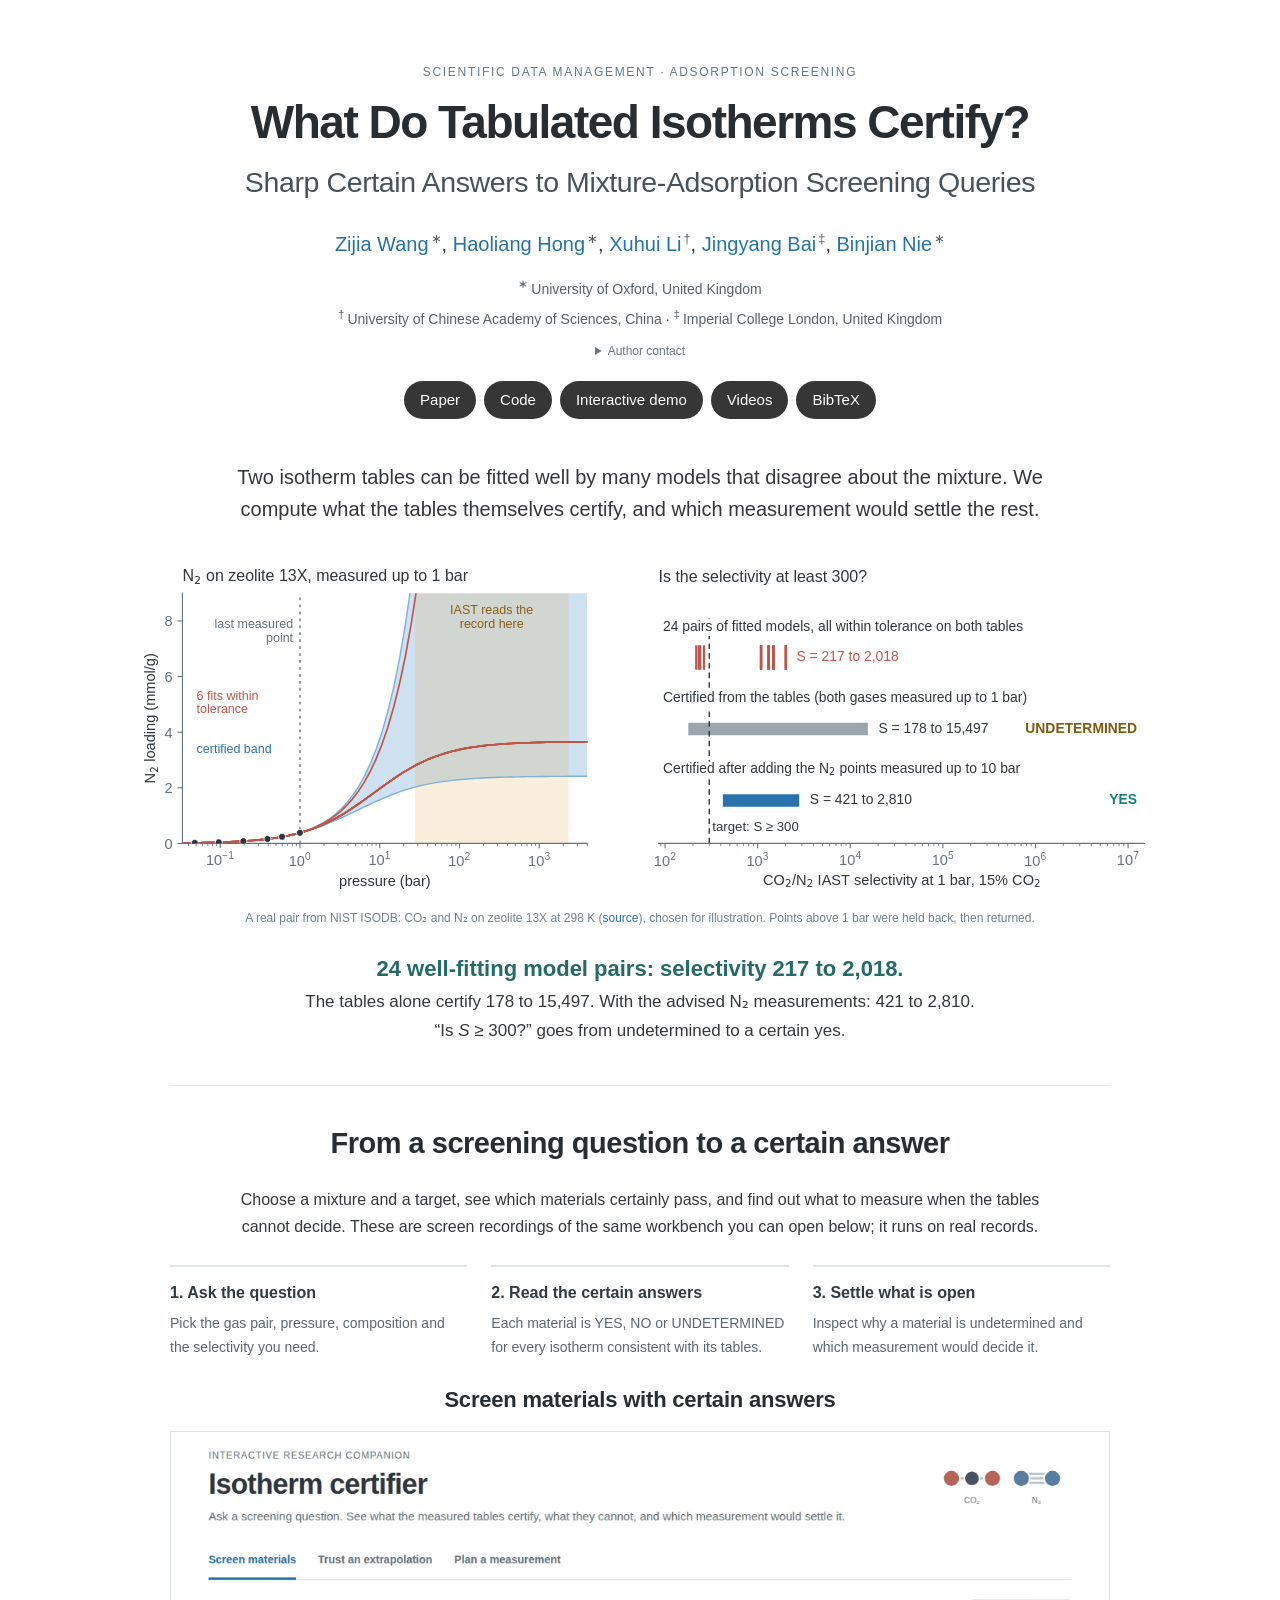
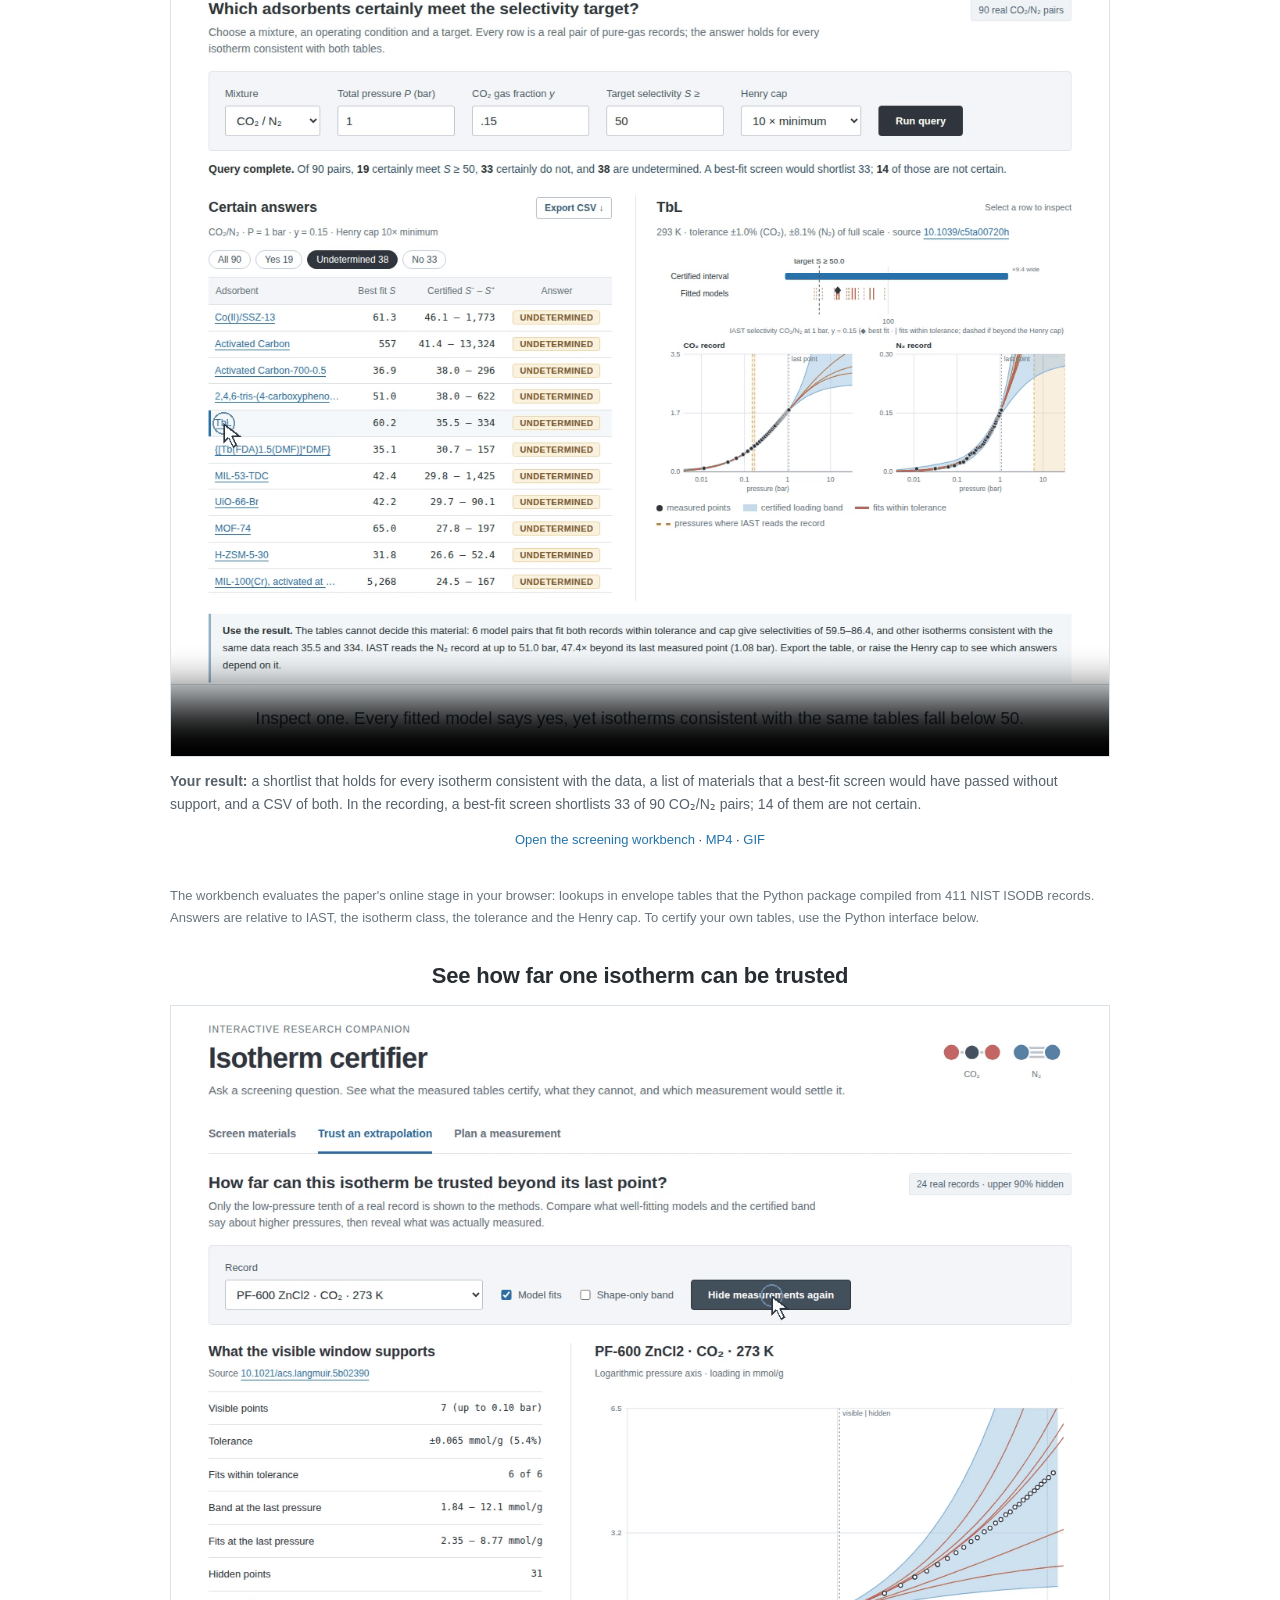
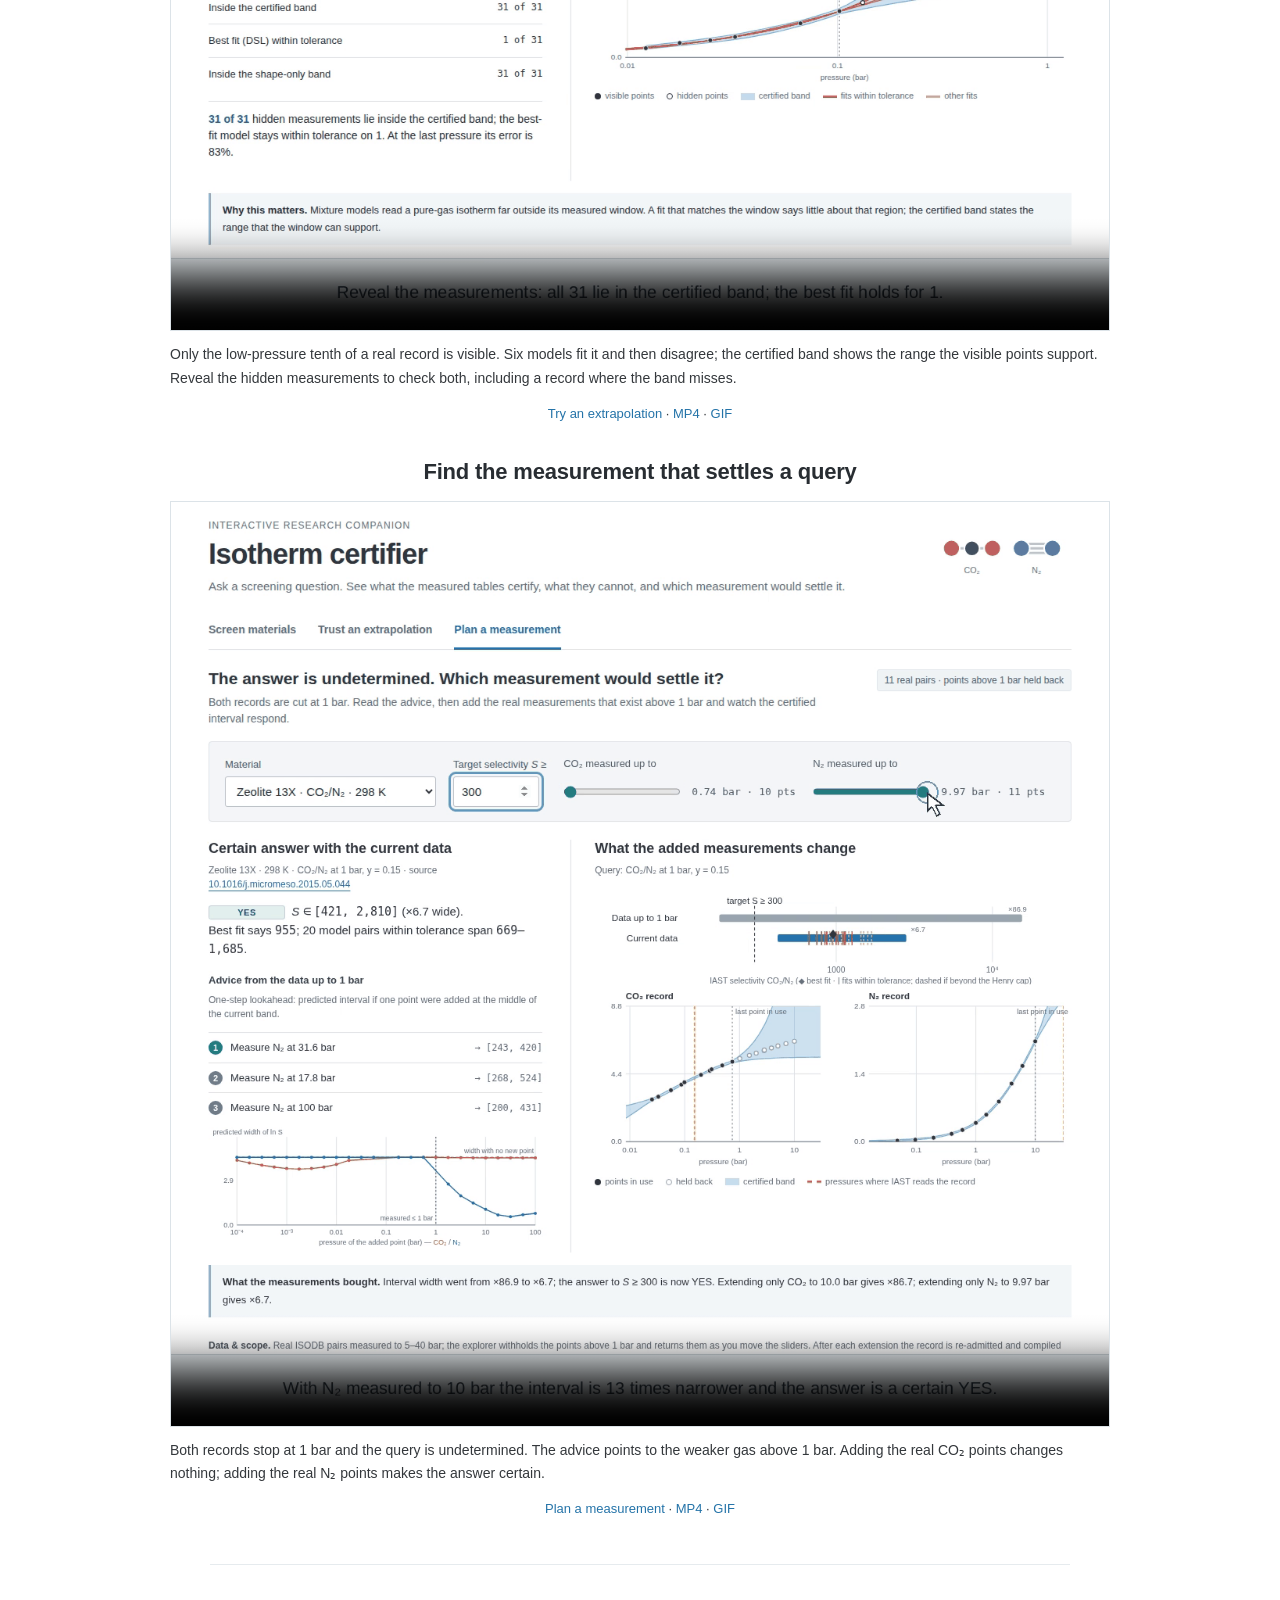
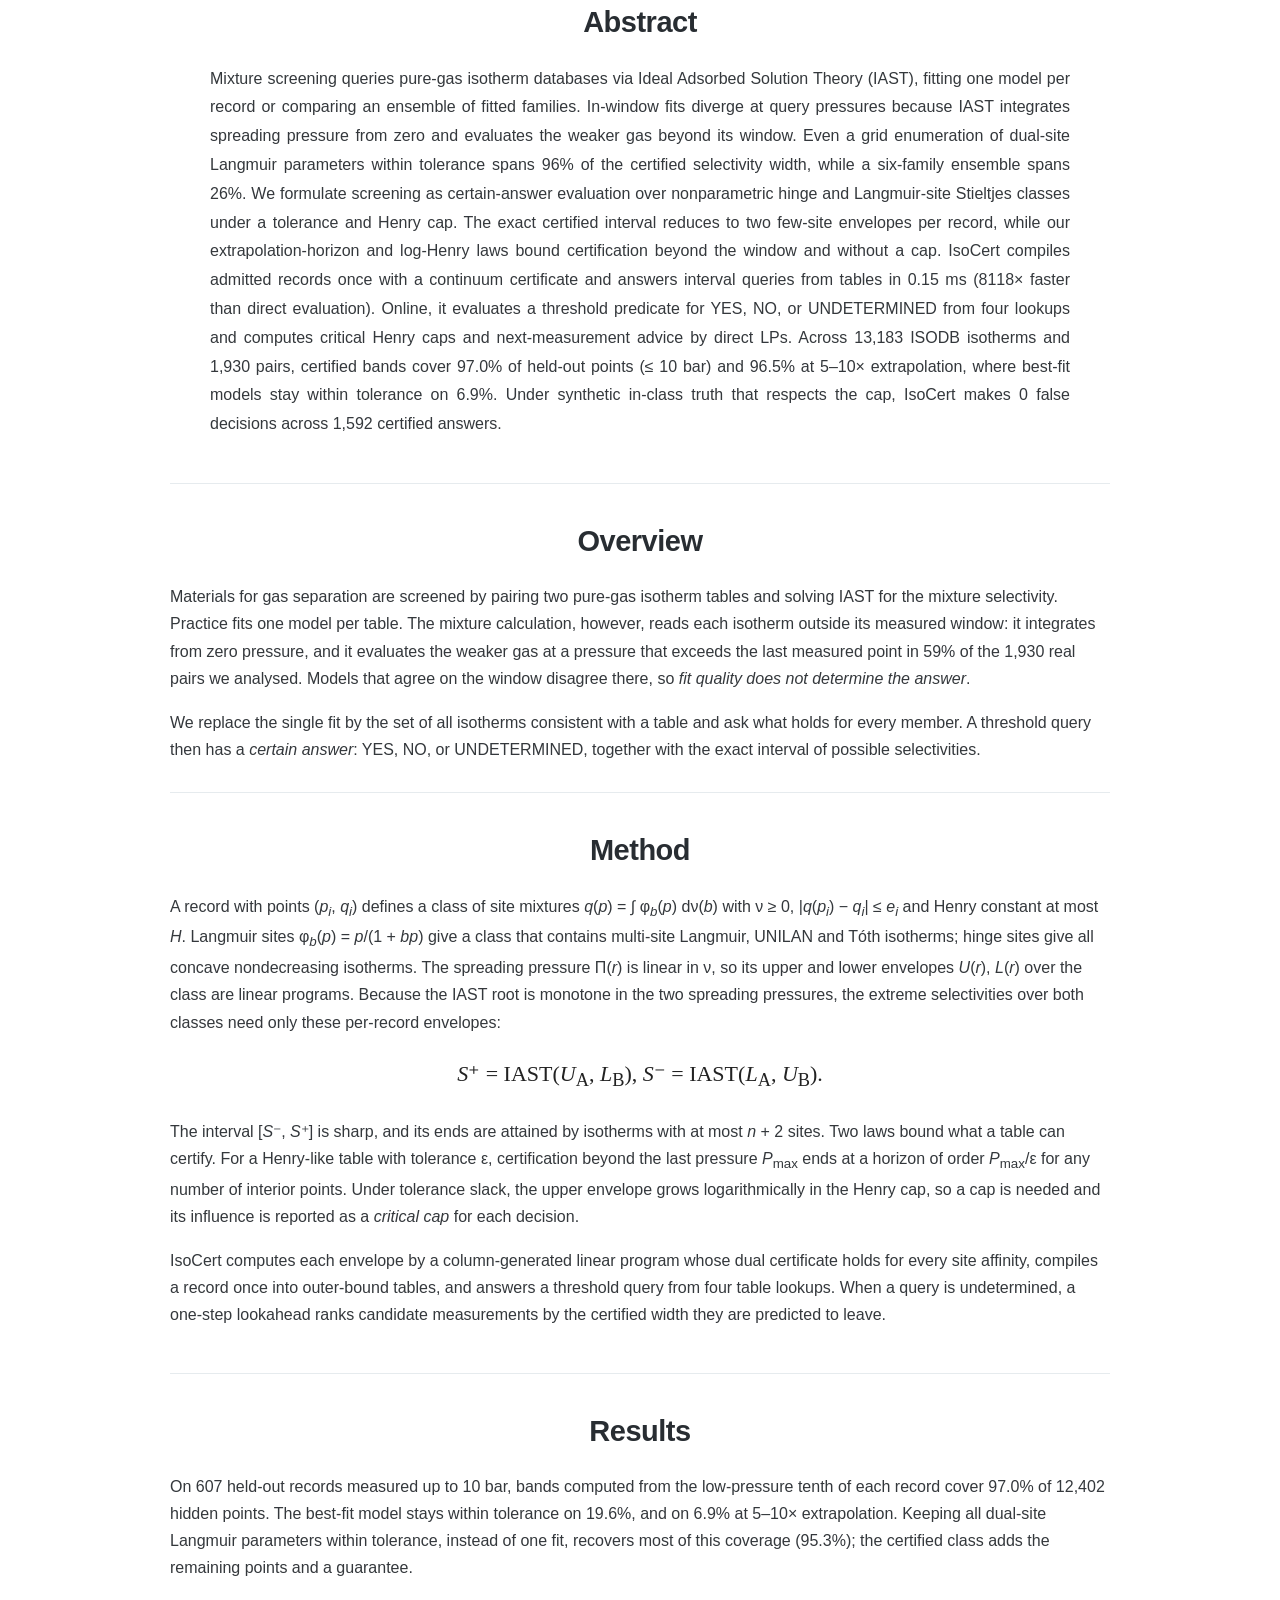
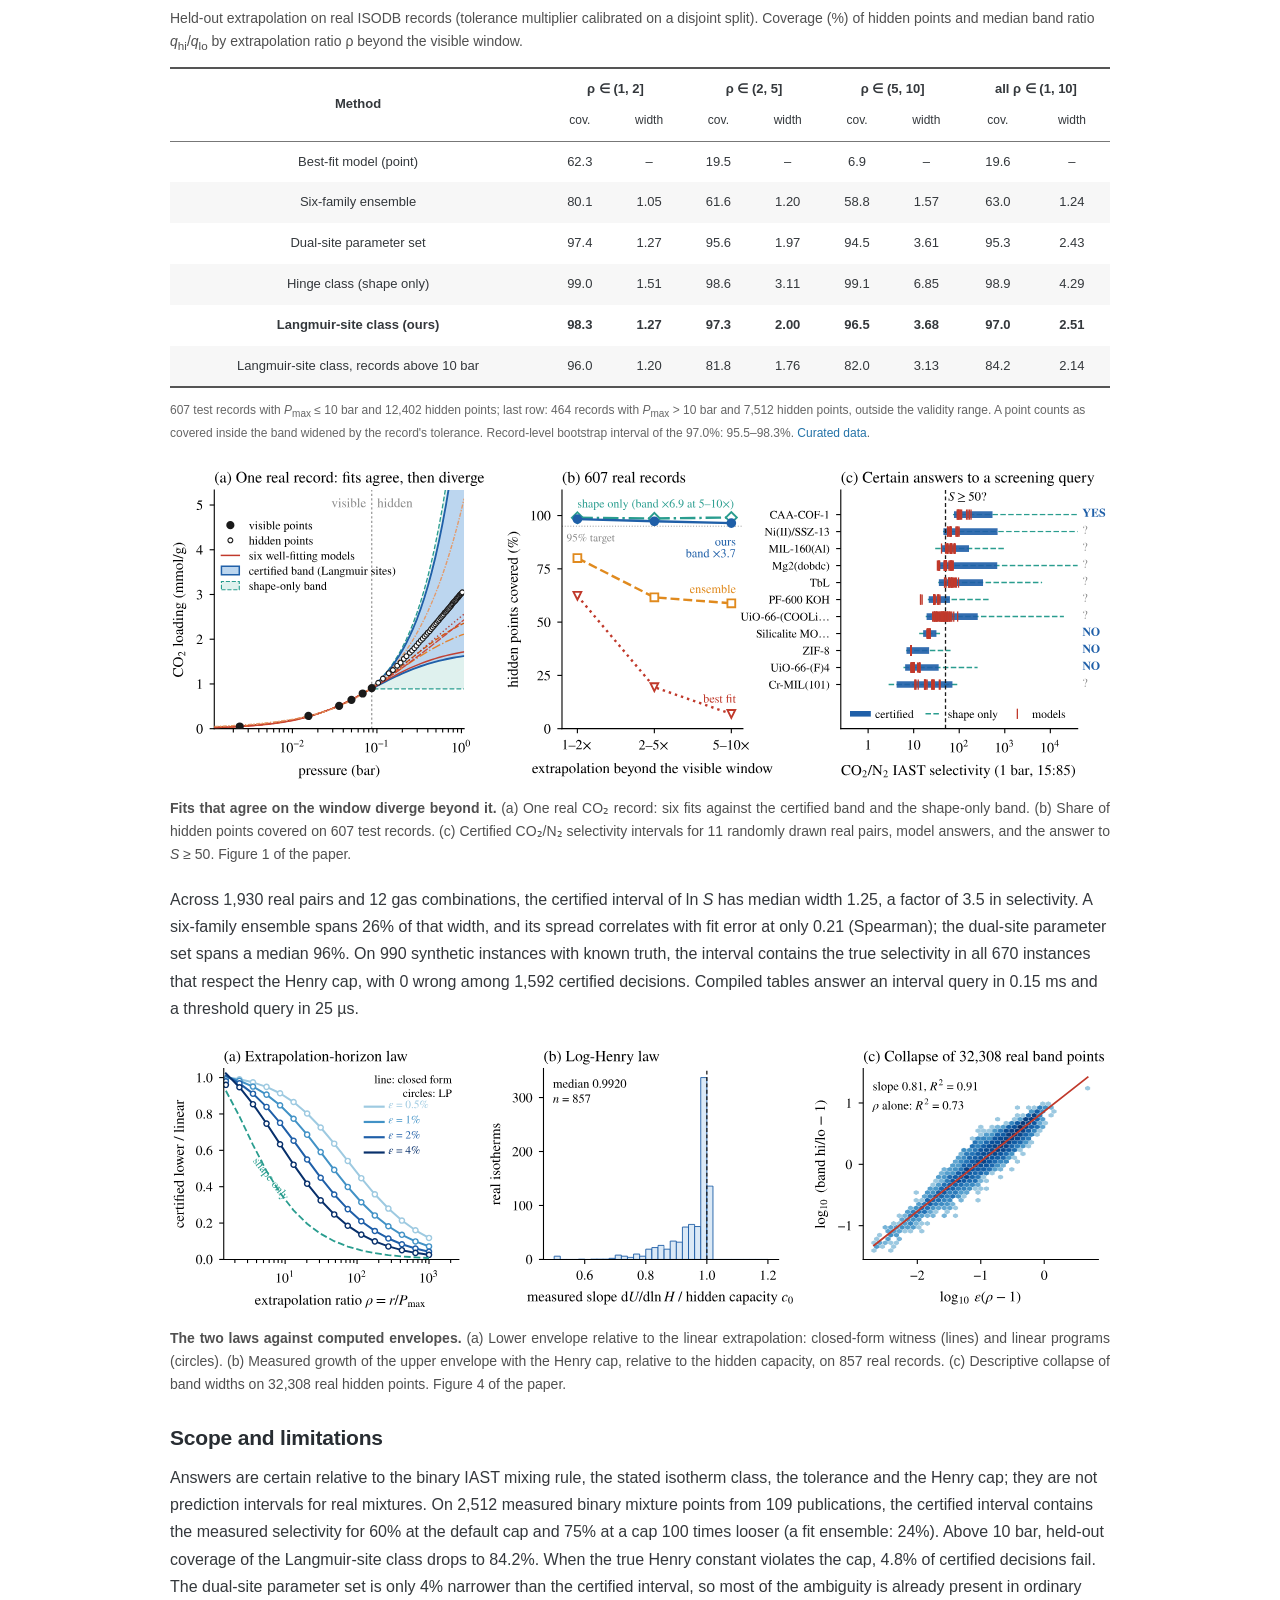
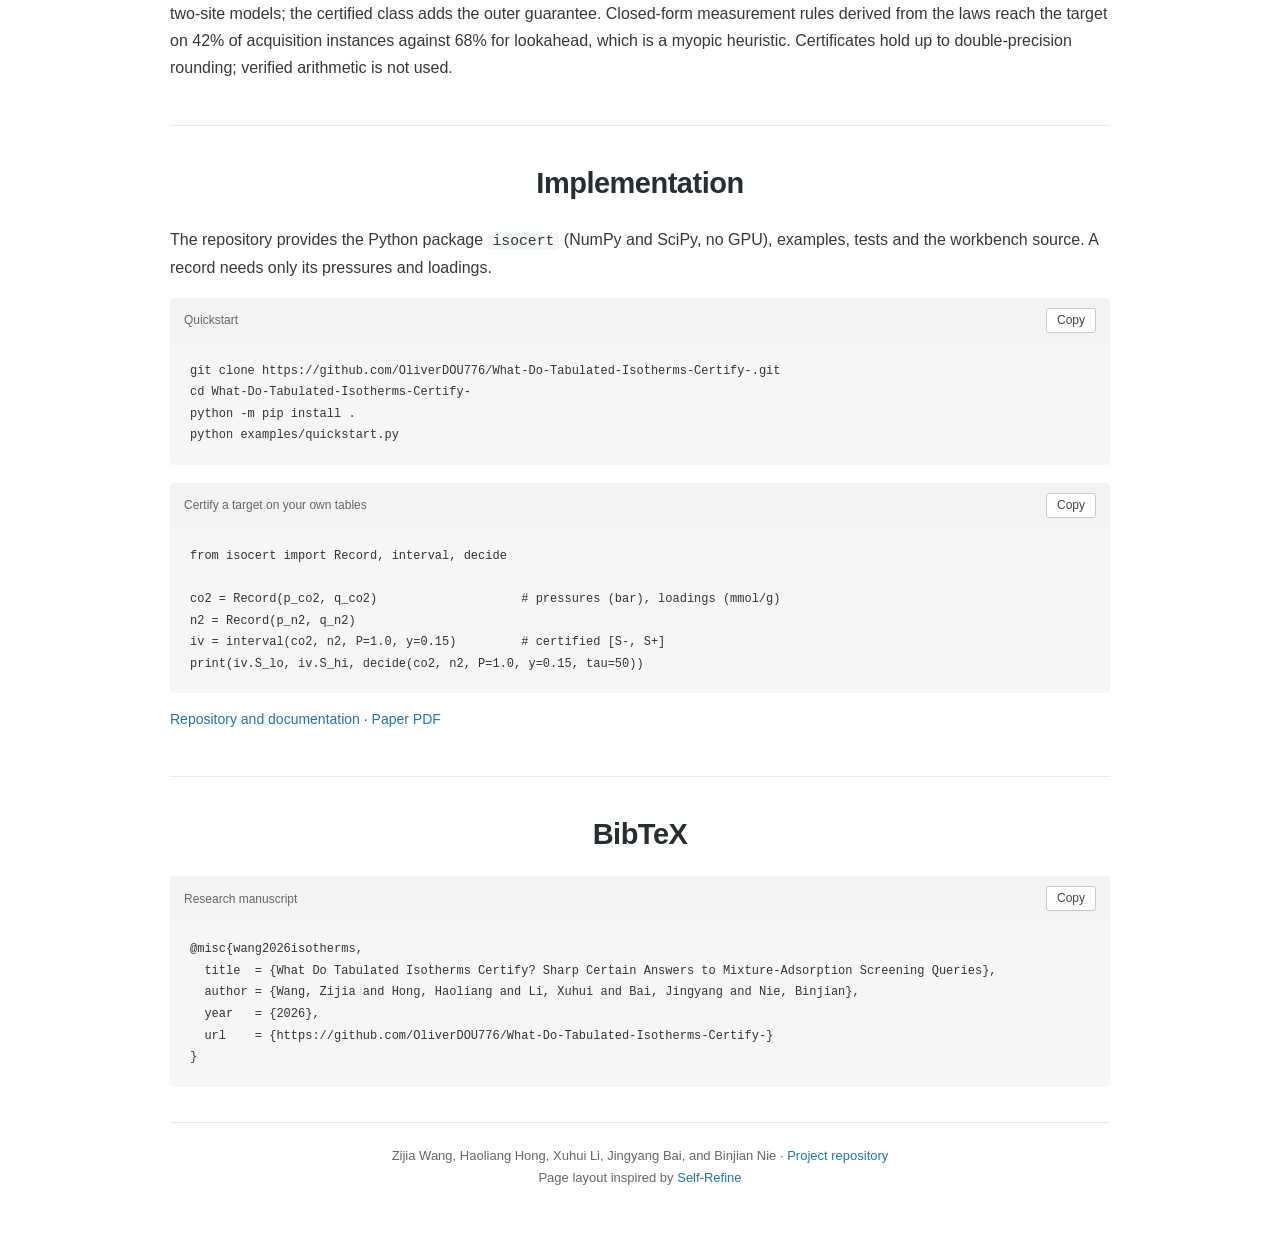
==== docs/index.html @ ee88a3e0 "Release IsoCert implementation, interactive workbench and academic project page Python package `isoc" ====
<!DOCTYPE html>

<html lang="en">
<head>
<meta charset="utf-8"/>
<meta content="width=device-width, initial-scale=1" name="viewport"/>
<meta content="What Do Tabulated Isotherms Certify? Sharp Certain Answers to Mixture-Adsorption Screening Queries. Research by Zijia Wang, Haoliang Hong, Xuhui Li, Jingyang Bai, Binjian Nie." name="description"/>
<meta content="Zijia Wang, Haoliang Hong, Xuhui Li, Jingyang Bai, Binjian Nie" name="author"/>
<meta content="What Do Tabulated Isotherms Certify?" property="og:title"/>
<meta content="Certain answers to mixture-adsorption screening queries over tabulated isotherms: paper, implementation, interactive workbench and results." property="og:description"/>
<meta content="website" property="og:type"/>
<meta content="https://OliverDOU776.github.io/What-Do-Tabulated-Isotherms-Certify-/media/screen-materials-poster.png?v=20261109-1" property="og:image"/>
<title>What Do Tabulated Isotherms Certify?</title>
<link href="assets/favicon.svg" rel="icon" type="image/svg+xml"/>
<link href="style.css?v=20261109-1" rel="stylesheet"/>
<script defer="" src="app.js"></script>
</head>
<body>
<a class="skip-link" href="#main">Skip to content</a>
<main id="main">
<header class="paper-header"><p class="topic">Scientific data management · Adsorption screening</p><h1>What Do Tabulated Isotherms Certify?<br/><span class="subtitle">Sharp Certain Answers to Mixture-Adsorption Screening Queries</span></h1><div class="byline"><p class="authors"><a href="mailto:zijia.wang@said.oxford.edu">Zijia Wang</a><sup>∗</sup>, <a href="mailto:haoliang.hong@eng.ox.ac.uk">Haoliang Hong</a><sup>∗</sup>, <a href="mailto:lixuhui25@mails.ucas.ac.cn">Xuhui Li</a><sup>†</sup>, <a href="mailto:j.bai22@imperial.ac.uk">Jingyang Bai</a><sup>‡</sup>, <a href="mailto:binjian.nie@eng.ox.ac.uk">Binjian Nie</a><sup>∗</sup></p><div class="affiliations"><p><sup>∗</sup>University of Oxford, United Kingdom</p><p><sup>†</sup>University of Chinese Academy of Sciences, China · <sup>‡</sup>Imperial College London, United Kingdom</p></div><details class="author-emails"><summary>Author contact</summary><p><a href="mailto:zijia.wang@said.oxford.edu">zijia.wang@said.oxford.edu</a> · <a href="mailto:haoliang.hong@eng.ox.ac.uk">haoliang.hong@eng.ox.ac.uk</a> · <a href="mailto:binjian.nie@eng.ox.ac.uk">binjian.nie@eng.ox.ac.uk</a><br/><a href="mailto:lixuhui25@mails.ucas.ac.cn">lixuhui25@mails.ucas.ac.cn</a> · <a href="mailto:j.bai22@imperial.ac.uk">j.bai22@imperial.ac.uk</a></p></details><div class="paper-links"><a href="assets/paper.pdf?v=20261109-1">Paper</a><a href="https://github.com/OliverDOU776/What-Do-Tabulated-Isotherms-Certify-">Code</a><a href="explorer/">Interactive demo</a><a href="#demonstrations">Videos</a><a href="#bibtex">BibTeX</a></div></div></header><p class="lead">Two isotherm tables can be fitted well by many models that disagree about the mixture. We compute what the tables themselves certify, and which measurement would settle the rest.</p>
<figure class="chemistry"><img alt="Left: nitrogen isotherm on zeolite 13X measured up to 1 bar, six fitted models and the certified band, with the pressure range that IAST reads far beyond the last point. Right: selectivities of 24 pairs of fitted models from 217 to 2,018, the certified interval 178 to 15,497 (undetermined for a target of 300), and the interval 421 to 2,810 after adding nitrogen points up to 10 bar (yes)." height="380" src="assets/opening-example.svg?v=20261109-1" width="1100"/><figcaption>A real pair from NIST ISODB: CO₂ and N₂ on zeolite 13X at 298 K (<a href="https://doi.org/10.1016/j.micromeso.2015.05.044">source</a>), chosen for illustration. Points above 1 bar were held back, then returned.</figcaption></figure>
<p class="opening-result"><strong>24 well-fitting model pairs: selectivity 217 to 2,018.</strong><br/>The tables alone certify 178 to 15,497. With the advised N₂ measurements: 421 to 2,810.<br/>“Is <i>S</i> ≥ 300?” goes from undetermined to a certain yes.</p>
<section aria-labelledby="demonstrations-heading" class="paper-section" id="demonstrations"><h2 id="demonstrations-heading">From a screening question to a certain answer</h2>
<p class="section-intro">Choose a mixture and a target, see which materials certainly pass, and find out what to measure when the tables cannot decide. These are screen recordings of the same workbench you can open below; it runs on real records.</p>
<ol class="workflow"><li><strong>1. Ask the question</strong>Pick the gas pair, pressure, composition and the selectivity you need.</li><li><strong>2. Read the certain answers</strong>Each material is YES, NO or UNDETERMINED for every isotherm consistent with its tables.</li><li><strong>3. Settle what is open</strong>Inspect why a material is undetermined and which measurement would decide it.</li></ol>
<figure class="demo-main" id="screen-materials"><h3>Screen materials with certain answers</h3><video aria-label="Screen recording of running a selectivity query over real records, filtering undetermined materials, inspecting one and exporting the answers" controls="" playsinline="" poster="media/screen-materials-poster.png?v=20261109-1" preload="none"><source src="media/screen-materials.mp4?v=20261109-1" type="video/mp4"/><track kind="captions" label="English" src="media/screen-materials.vtt?v=20261109-1" srclang="en"/><a href="media/screen-materials.mp4?v=20261109-1">Watch MP4</a></video><figcaption><strong>Your result:</strong> a shortlist that holds for every isotherm consistent with the data, a list of materials that a best-fit screen would have passed without support, and a CSV of both. In the recording, a best-fit screen shortlists 33 of 90 CO₂/N₂ pairs; 14 of them are not certain.</figcaption><p class="demo-actions"><a href="explorer/#screen">Open the screening workbench</a> · <a href="media/screen-materials.mp4?v=20261109-1">MP4</a> · <a href="media/screen-materials.gif?v=20261109-1">GIF</a></p></figure>
<p class="source-note">The workbench evaluates the paper's online stage in your browser: lookups in envelope tables that the Python package compiled from 411 NIST ISODB records. Answers are relative to IAST, the isotherm class, the tolerance and the Henry cap. To certify your own tables, use the Python interface below.</p>
<div class="demo-grid"><figure class="demo"><h3>See how far one isotherm can be trusted</h3><video aria-label="Screen recording of comparing fitted models with the certified band on a real record and revealing the hidden measurements" controls="" playsinline="" poster="media/trust-extrapolation-poster.png?v=20261109-1" preload="none"><source src="media/trust-extrapolation.mp4?v=20261109-1" type="video/mp4"/><track kind="captions" label="English" src="media/trust-extrapolation.vtt?v=20261109-1" srclang="en"/></video><figcaption>Only the low-pressure tenth of a real record is visible. Six models fit it and then disagree; the certified band shows the range the visible points support. Reveal the hidden measurements to check both, including a record where the band misses.</figcaption><p class="demo-actions"><a href="explorer/#extrapolate">Try an extrapolation</a> · <a href="media/trust-extrapolation.mp4?v=20261109-1">MP4</a> · <a href="media/trust-extrapolation.gif?v=20261109-1">GIF</a></p></figure>
<figure class="demo"><h3>Find the measurement that settles a query</h3><video aria-label="Screen recording of an undetermined query, the measurement advice, and the certified interval after adding real measurements" controls="" playsinline="" poster="media/plan-measurement-poster.png?v=20261109-1" preload="none"><source src="media/plan-measurement.mp4?v=20261109-1" type="video/mp4"/><track kind="captions" label="English" src="media/plan-measurement.vtt?v=20261109-1" srclang="en"/></video><figcaption>Both records stop at 1 bar and the query is undetermined. The advice points to the weaker gas above 1 bar. Adding the real CO₂ points changes nothing; adding the real N₂ points makes the answer certain.</figcaption><p class="demo-actions"><a href="explorer/#measure">Plan a measurement</a> · <a href="media/plan-measurement.mp4?v=20261109-1">MP4</a> · <a href="media/plan-measurement.gif?v=20261109-1">GIF</a></p></figure></div></section><section aria-labelledby="abstract-heading" class="paper-section abstract-section" id="abstract">
<h2 id="abstract-heading">Abstract</h2>
<p>Mixture screening queries pure-gas isotherm databases via Ideal Adsorbed Solution Theory (IAST), fitting one model per record or comparing an ensemble of fitted families. In-window fits diverge at query pressures because IAST integrates spreading pressure from zero and evaluates the weaker gas beyond its window. Even a grid enumeration of dual-site Langmuir parameters within tolerance spans 96% of the certified selectivity width, while a six-family ensemble spans 26%. We formulate screening as certain-answer evaluation over nonparametric hinge and Langmuir-site Stieltjes classes under a tolerance and Henry cap. The exact certified interval reduces to two few-site envelopes per record, while our extrapolation-horizon and log-Henry laws bound certification beyond the window and without a cap. IsoCert compiles admitted records once with a continuum certificate and answers interval queries from tables in 0.15 ms (8118× faster than direct evaluation). Online, it evaluates a threshold predicate for YES, NO, or UNDETERMINED from four lookups and computes critical Henry caps and next-measurement advice by direct LPs. Across 13,183 ISODB isotherms and 1,930 pairs, certified bands cover 97.0% of held-out points (≤ 10 bar) and 96.5% at 5–10× extrapolation, where best-fit models stay within tolerance on 6.9%. Under synthetic in-class truth that respects the cap, IsoCert makes 0 false decisions across 1,592 certified answers.</p>
</section>
<section aria-labelledby="overview-heading" class="paper-section" id="overview">
<h2 id="overview-heading">Overview</h2>
<p>Materials for gas separation are screened by pairing two pure-gas isotherm tables and solving IAST for the mixture selectivity. Practice fits one model per table. The mixture calculation, however, reads each isotherm outside its measured window: it integrates from zero pressure, and it evaluates the weaker gas at a pressure that exceeds the last measured point in 59% of the 1,930 real pairs we analysed. Models that agree on the window disagree there, so <em>fit quality does not determine the answer</em>.</p>
<p>We replace the single fit by the set of all isotherms consistent with a table and ask what holds for every member. A threshold query then has a <em>certain answer</em>: YES, NO, or UNDETERMINED, together with the exact interval of possible selectivities.</p>
</section>
<section aria-labelledby="method-heading" class="paper-section" id="method">
<h2 id="method-heading">Method</h2>
<p>A record with points (<i>p</i><sub><i>i</i></sub>, <i>q</i><sub><i>i</i></sub>) defines a class of site mixtures <i>q</i>(<i>p</i>) = ∫ φ<sub><i>b</i></sub>(<i>p</i>) dν(<i>b</i>) with ν ≥ 0, |<i>q</i>(<i>p</i><sub><i>i</i></sub>) − <i>q</i><sub><i>i</i></sub>| ≤ <i>e</i><sub><i>i</i></sub> and Henry constant at most <i>H</i>. Langmuir sites φ<sub><i>b</i></sub>(<i>p</i>) = <i>p</i>/(1 + <i>bp</i>) give a class that contains multi-site Langmuir, UNILAN and Tóth isotherms; hinge sites give all concave nondecreasing isotherms. The spreading pressure Π(<i>r</i>) is linear in ν, so its upper and lower envelopes <i>U</i>(<i>r</i>), <i>L</i>(<i>r</i>) over the class are linear programs. Because the IAST root is monotone in the two spreading pressures, the extreme selectivities over both classes need only these per-record envelopes:</p>
<div aria-label="S plus equals IAST of U A and L B. S minus equals IAST of L A and U B." class="equations" role="math">
<p><i>S</i>⁺ = IAST(<i>U</i><sub>A</sub>, <i>L</i><sub>B</sub>),  <i>S</i>⁻ = IAST(<i>L</i><sub>A</sub>, <i>U</i><sub>B</sub>).</p>
</div>
<p>The interval [<i>S</i>⁻, <i>S</i>⁺] is sharp, and its ends are attained by isotherms with at most <i>n</i> + 2 sites. Two laws bound what a table can certify. For a Henry-like table with tolerance ε, certification beyond the last pressure <i>P</i><sub>max</sub> ends at a horizon of order <i>P</i><sub>max</sub>/ε for any number of interior points. Under tolerance slack, the upper envelope grows logarithmically in the Henry cap, so a cap is needed and its influence is reported as a <em>critical cap</em> for each decision.</p>
<p>IsoCert computes each envelope by a column-generated linear program whose dual certificate holds for every site affinity, compiles a record once into outer-bound tables, and answers a threshold query from four table lookups. When a query is undetermined, a one-step lookahead ranks candidate measurements by the certified width they are predicted to leave.</p>
</section>
<section aria-labelledby="results-heading" class="paper-section" id="results">
<h2 id="results-heading">Results</h2>
<p>On 607 held-out records measured up to 10 bar, bands computed from the low-pressure tenth of each record cover 97.0% of 12,402 hidden points. The best-fit model stays within tolerance on 19.6%, and on 6.9% at 5–10× extrapolation. Keeping all dual-site Langmuir parameters within tolerance, instead of one fit, recovers most of this coverage (95.3%); the certified class adds the remaining points and a guarantee.</p>
<div aria-label="Held-out extrapolation coverage and band width by method; scroll horizontally on small screens" class="table-scroll" role="region" tabindex="0">
<table>
<caption>Held-out extrapolation on real ISODB records (tolerance multiplier calibrated on a disjoint split). Coverage (%) of hidden points and median band ratio <i>q</i><sub>hi</sub>/<i>q</i><sub>lo</sub> by extrapolation ratio ρ beyond the visible window.</caption>
<thead><tr><th rowspan="2" scope="col">Method</th><th colspan="2" scope="col">ρ ∈ (1, 2]</th><th colspan="2" scope="col">ρ ∈ (2, 5]</th><th colspan="2" scope="col">ρ ∈ (5, 10]</th><th colspan="2" scope="col">all ρ ∈ (1, 10]</th></tr><tr><th scope="col">cov.</th><th scope="col">width</th><th scope="col">cov.</th><th scope="col">width</th><th scope="col">cov.</th><th scope="col">width</th><th scope="col">cov.</th><th scope="col">width</th></tr></thead>
<tbody>
<tr><th scope="row">Best-fit model (point)</th><td>62.3</td><td>–</td><td>19.5</td><td>–</td><td>6.9</td><td>–</td><td>19.6</td><td>–</td></tr>
<tr><th scope="row">Six-family ensemble</th><td>80.1</td><td>1.05</td><td>61.6</td><td>1.20</td><td>58.8</td><td>1.57</td><td>63.0</td><td>1.24</td></tr>
<tr><th scope="row">Dual-site parameter set</th><td>97.4</td><td>1.27</td><td>95.6</td><td>1.97</td><td>94.5</td><td>3.61</td><td>95.3</td><td>2.43</td></tr>
<tr><th scope="row">Hinge class (shape only)</th><td>99.0</td><td>1.51</td><td>98.6</td><td>3.11</td><td>99.1</td><td>6.85</td><td>98.9</td><td>4.29</td></tr>
<tr><th scope="row"><strong>Langmuir-site class (ours)</strong></th><td><strong>98.3</strong></td><td><strong>1.27</strong></td><td><strong>97.3</strong></td><td><strong>2.00</strong></td><td><strong>96.5</strong></td><td><strong>3.68</strong></td><td><strong>97.0</strong></td><td><strong>2.51</strong></td></tr>
<tr><th scope="row">Langmuir-site class, records above 10 bar</th><td>96.0</td><td>1.20</td><td>81.8</td><td>1.76</td><td>82.0</td><td>3.13</td><td>84.2</td><td>2.14</td></tr>
</tbody>
</table>
</div>
<p class="table-note">607 test records with <i>P</i><sub>max</sub> ≤ 10 bar and 12,402 hidden points; last row: 464 records with <i>P</i><sub>max</sub> &gt; 10 bar and 7,512 hidden points, outside the validity range. A point counts as covered inside the band widened by the record's tolerance. Record-level bootstrap interval of the 97.0%: 95.5–98.3%. <a href="https://github.com/OliverDOU776/What-Do-Tabulated-Isotherms-Certify-/blob/main/evidence/published_results.csv">Curated data</a>.</p>
<figure class="paper-figure">
<a aria-label="Open full-size figure 1 of the paper" href="assets/paper-fig1.svg"><img alt="Paper figure 1: fits agree on the measured window and diverge beyond it; coverage of hidden points by method; certified selectivity intervals for real pairs." loading="lazy" src="assets/paper-fig1.svg"/></a>
<figcaption><strong>Fits that agree on the window diverge beyond it.</strong> (a) One real CO₂ record: six fits against the certified band and the shape-only band. (b) Share of hidden points covered on 607 test records. (c) Certified CO₂/N₂ selectivity intervals for 11 randomly drawn real pairs, model answers, and the answer to <i>S</i> ≥ 50. Figure 1 of the paper.</figcaption>
</figure>
<p>Across 1,930 real pairs and 12 gas combinations, the certified interval of ln <i>S</i> has median width 1.25, a factor of 3.5 in selectivity. A six-family ensemble spans 26% of that width, and its spread correlates with fit error at only 0.21 (Spearman); the dual-site parameter set spans a median 96%. On 990 synthetic instances with known truth, the interval contains the true selectivity in all 670 instances that respect the Henry cap, with 0 wrong among 1,592 certified decisions. Compiled tables answer an interval query in 0.15 ms and a threshold query in 25 µs.</p>
<figure class="paper-figure">
<a aria-label="Open full-size figure 4 of the paper" href="assets/paper-fig4.svg"><img alt="Paper figure 4: the closed-form extrapolation-horizon witness against LP envelopes, the log-Henry slope ratio on real records, and the collapse of band widths." loading="lazy" src="assets/paper-fig4.svg"/></a>
<figcaption><strong>The two laws against computed envelopes.</strong> (a) Lower envelope relative to the linear extrapolation: closed-form witness (lines) and linear programs (circles). (b) Measured growth of the upper envelope with the Henry cap, relative to the hidden capacity, on 857 real records. (c) Descriptive collapse of band widths on 32,308 real hidden points. Figure 4 of the paper.</figcaption>
</figure>
<h3>Scope and limitations</h3>
<p>Answers are certain relative to the binary IAST mixing rule, the stated isotherm class, the tolerance and the Henry cap; they are not prediction intervals for real mixtures. On 2,512 measured binary mixture points from 109 publications, the certified interval contains the measured selectivity for 60% at the default cap and 75% at a cap 100 times looser (a fit ensemble: 24%). Above 10 bar, held-out coverage of the Langmuir-site class drops to 84.2%. When the true Henry constant violates the cap, 4.8% of certified decisions fail. The dual-site parameter set is only 4% narrower than the certified interval, so most of the ambiguity is already present in ordinary two-site models; the certified class adds the outer guarantee. Closed-form measurement rules derived from the laws reach the target on 42% of acquisition instances against 68% for lookahead, which is a myopic heuristic. Certificates hold up to double-precision rounding; verified arithmetic is not used.</p>
</section>
<section aria-labelledby="implementation-heading" class="paper-section implementation" id="implementation">
<h2 id="implementation-heading">Implementation</h2>
<p>The repository provides the Python package <code>isocert</code> (NumPy and SciPy, no GPU), examples, tests and the workbench source. A record needs only its pressures and loadings.</p>
<div class="code-label"><span>Quickstart</span><button data-copy="quickstart" type="button">Copy</button></div>
<pre><code id="quickstart">git clone https://github.com/OliverDOU776/What-Do-Tabulated-Isotherms-Certify-.git
cd What-Do-Tabulated-Isotherms-Certify-
python -m pip install .
python examples/quickstart.py</code></pre>
<div class="code-label second"><span>Certify a target on your own tables</span><button data-copy="usage" type="button">Copy</button></div>
<pre><code id="usage">from isocert import Record, interval, decide

co2 = Record(p_co2, q_co2)                    # pressures (bar), loadings (mmol/g)
n2 = Record(p_n2, q_n2)
iv = interval(co2, n2, P=1.0, y=0.15)         # certified [S-, S+]
print(iv.S_lo, iv.S_hi, decide(co2, n2, P=1.0, y=0.15, tau=50))</code></pre>
<p class="resource-note"><a href="https://github.com/OliverDOU776/What-Do-Tabulated-Isotherms-Certify-">Repository and documentation</a> · <a href="assets/paper.pdf?v=20261109-1">Paper PDF</a></p>
</section>
<section aria-labelledby="bibtex-heading" class="paper-section citation" id="bibtex">
<h2 id="bibtex-heading">BibTeX</h2>
<div class="code-label"><span>Research manuscript</span><button data-copy="citation" type="button">Copy</button></div>
<pre><code id="citation">@misc{wang2026isotherms,
  title  = {What Do Tabulated Isotherms Certify? Sharp Certain Answers to Mixture-Adsorption Screening Queries},
  author = {Wang, Zijia and Hong, Haoliang and Li, Xuhui and Bai, Jingyang and Nie, Binjian},
  year   = {2026},
  url    = {https://github.com/OliverDOU776/What-Do-Tabulated-Isotherms-Certify-}
}</code></pre>
</section>
</main>
<footer><p>Zijia Wang, Haoliang Hong, Xuhui Li, Jingyang Bai, and Binjian Nie · <a href="https://github.com/OliverDOU776/What-Do-Tabulated-Isotherms-Certify-">Project repository</a><br/>Page layout inspired by <a href="https://selfrefine.info/">Self-Refine</a></p></footer>
<p aria-live="polite" class="visually-hidden" id="copy-status"></p>
</body>
</html>
---- docs/style.css ----
:root {
  --text: #363636;
  --heading: #303030;
  --blue: #3273dc;
  --line: #d9d9d9;
  --muted: #666;
  --sans: "Noto Sans", "Google Sans", Arial, sans-serif;
}
* {
  box-sizing: border-box;
}
html {
  scroll-behavior: smooth;
  scroll-padding-top: 24px;
}
body {
  margin: 0;
  background: #fff;
  color: var(--text);
  font-family: var(--sans);
  font-size: 16px;
  line-height: 1.7;
  -webkit-font-smoothing: antialiased;
}
a {
  color: var(--blue);
  text-decoration: none;
}
a:hover {
  text-decoration: underline;
}
a:focus-visible,
button:focus-visible,
video:focus-visible,
.table-scroll:focus-visible {
  outline: 3px solid #77a9f7;
  outline-offset: 4px;
}
.skip-link {
  position: absolute;
  top: -100px;
  left: 16px;
  padding: 8px 12px;
  background: white;
  border: 1px solid var(--line);
  z-index: 10;
}
.skip-link:focus {
  top: 8px;
}
main {
  max-width: 1050px;
  margin: auto;
  padding: 0 28px;
}
.paper-header {
  max-width: 1040px;
  text-align: center;
  margin: 0 auto;
  padding: 62px 0 34px;
}
h1 {
  font-size: 40px;
  font-weight: 650;
  line-height: 1.18;
  letter-spacing: -1.3px;
  margin: 0 0 22px;
  color: var(--heading);
}
.authors {
  font-size: 21px;
  line-height: 1.5;
  margin: 0 0 21px;
}
.paper-links {
  display: flex;
  justify-content: center;
  flex-wrap: wrap;
  gap: 8px;
}
.paper-links a {
  display: inline-flex;
  align-items: center;
  justify-content: center;
  gap: 8px;
  padding: 6px 16px;
  min-height: 38px;
  border-radius: 22px;
  background: #363636;
  color: #fff;
  font-size: 15px;
  line-height: 1.5;
}
.paper-links a:hover {
  background: #4b4b4b;
  text-decoration: none;
}
.paper-links svg {
  width: 16px;
  height: 16px;
  fill: none;
  stroke: currentColor;
  stroke-width: 1.7;
  stroke-linecap: round;
  stroke-linejoin: round;
}
.teaser {
  max-width: 960px;
  margin: 0 auto 44px;
}
.teaser video {
  width: 100%;
  display: block;
  aspect-ratio: 16/9;
  background: #fff;
}
.teaser figcaption {
  font-size: 16px;
  line-height: 1.6;
  text-align: center;
  margin: 15px auto 0;
  max-width: 940px;
}
.paper-section {
  max-width: 940px;
  margin: 0 auto;
  padding: 26px 0 16px;
  scroll-margin-top: 24px;
}
.paper-section h2 {
  font-size: 31px;
  font-weight: 650;
  line-height: 1.25;
  letter-spacing: -0.5px;
  text-align: center;
  margin: 0 0 23px;
  color: var(--heading);
}
.paper-section p {
  margin: 0 0 17px;
}
.abstract-section {
  max-width: 860px;
}
.abstract-section > p {
  text-align: justify;
  text-justify: inter-word;
  font-size: 16px;
  line-height: 1.8;
}
.paper-section h3 {
  font-size: 21px;
  line-height: 1.4;
  font-weight: 600;
  letter-spacing: -0.2px;
  margin: 26px 0 12px;
  color: var(--heading);
}
.equations {
  text-align: center;
  margin: 21px 0 23px;
  font-family: "Cambria Math", "STIX Two Math", Georgia, serif;
  font-size: 22px;
  line-height: 1.55;
  color: #222;
}
.equations p {
  margin: 5px 0;
}
.paper-figure {
  margin: 26px 0 20px;
}
.paper-figure > a {
  display: block;
}
.paper-figure img {
  display: block;
  width: 100%;
  height: auto;
}
.paper-figure figcaption {
  font-size: 14px;
  line-height: 1.65;
  text-align: justify;
  margin: 13px 0 0;
  color: #505050;
}
.section-intro {
  max-width: 820px;
  margin-left: auto !important;
  margin-right: auto !important;
  text-align: center;
}
.demo-grid {
  display: grid;
  grid-template-columns: 1fr 1fr;
  gap: 30px;
  margin-top: 24px;
}
.demo {
  margin: 0;
}
.demo h3 {
  text-align: center;
  font-size: 20px;
  margin: 0 0 13px;
}
.demo video {
  display: block;
  width: 100%;
  aspect-ratio: 16/9;
  background: #fff;
}
.demo figcaption {
  font-size: 13px;
  line-height: 1.7;
  margin-top: 12px;
  text-align: justify;
}
.table-scroll {
  overflow-x: auto;
  margin: 25px 0 0;
}
table {
  border-collapse: collapse;
  width: 100%;
  font-size: 13px;
  line-height: 1.6;
  font-variant-numeric: tabular-nums;
  text-align: center;
  white-space: nowrap;
}
caption {
  caption-side: top;
  text-align: left;
  font-size: 14px;
  white-space: normal;
  line-height: 1.65;
  margin-bottom: 12px;
  color: #505050;
}
thead {
  border-top: 2px solid #555;
  border-bottom: 1px solid #777;
}
th,
td {
  padding: 10px 11px;
}
thead th {
  font-weight: 600;
}
thead tr:nth-child(2) th {
  font-size: 12px;
  font-weight: 500;
  padding-top: 2px;
}
tbody {
  border-bottom: 2px solid #555;
}
tbody tr:nth-child(even) {
  background: #f7f7f7;
}
tbody th {
  font-weight: 500;
}
td strong {
  font-weight: 650;
}
.table-note {
  font-size: 12px !important;
  line-height: 1.7 !important;
  color: #666;
  margin-top: 12px !important;
}
.code-label {
  display: flex;
  align-items: center;
  justify-content: space-between;
  font-size: 12px;
  color: var(--muted);
  padding: 10px 14px;
  background: #f3f3f3;
  border-radius: 4px 4px 0 0;
  line-height: 1.5;
}
.code-label button {
  font: inherit;
  line-height: 1.4;
  padding: 3px 10px;
  background: #fff;
  border: 1px solid #c9c9c9;
  border-radius: 3px;
  color: #444;
  cursor: pointer;
}
.code-label button:hover {
  background: #eaeaea;
}
pre {
  margin: 0;
  overflow-x: auto;
  padding: 18px 20px;
  background: #f6f6f6;
  border-radius: 0 0 4px 4px;
  color: #333;
  font-size: 12px;
  line-height: 1.8;
}
pre code {
  font-family: "SFMono-Regular", Consolas, "Liberation Mono", monospace;
}
.resource-note {
  font-size: 14px;
  margin-top: 15px !important;
}
.citation {
  padding-bottom: 42px;
}
footer {
  max-width: 940px;
  margin: 8px auto 0;
  padding: 22px 24px 35px;
  border-top: 1px solid #e7e7e7;
  text-align: center;
  font-size: 13px;
  color: var(--muted);
}
footer p {
  margin: 0;
}
.visually-hidden {
  position: absolute;
  width: 1px;
  height: 1px;
  padding: 0;
  margin: -1px;
  overflow: hidden;
  clip: rect(0, 0, 0, 0);
  white-space: nowrap;
  border: 0;
}
@media (min-width: 1400px) {
  .paper-header {
    padding-top: 72px;
  }
}
@media (max-width: 800px) {
  main {
    padding: 0 24px;
  }
  .paper-header {
    padding-top: 45px;
  }
  h1 {
    font-size: 36px;
    letter-spacing: -0.9px;
  }
  .teaser figcaption {
    font-size: 15px;
  }
  .demo-grid {
    gap: 22px;
  }
  .demo h3 {
    font-size: 18px;
  }
  .paper-section h2 {
    font-size: 29px;
  }
}
@media (max-width: 600px) {
  body {
    font-size: 15px;
    line-height: 1.75;
  }
  main {
    padding: 0 18px;
  }
  .paper-header {
    padding: 34px 0 26px;
  }
  h1 {
    font-size: 30px;
    line-height: 1.2;
    letter-spacing: -0.6px;
    margin-bottom: 18px;
  }
  h1 br {
    display: none;
  }
  .authors {
    font-size: 20px;
    margin-bottom: 18px;
  }
  .paper-links {
    gap: 7px;
  }
  .paper-links a {
    font-size: 13px;
    gap: 6px;
    padding: 6px 12px;
    min-height: 36px;
  }
  .paper-links svg {
    width: 14px;
    height: 14px;
  }
  .teaser {
    margin-bottom: 25px;
  }
  .teaser figcaption {
    font-size: 13px;
    line-height: 1.65;
    text-align: left;
    margin-top: 12px;
  }
  .paper-section {
    padding: 22px 0 12px;
  }
  .paper-section h2 {
    font-size: 26px;
    margin-bottom: 19px;
  }
  .abstract-section > p {
    font-size: 14px;
    line-height: 1.8;
    text-align: left;
  }
  .paper-section p {
    margin-bottom: 14px;
  }
  .equations {
    font-size: 19px;
    line-height: 1.5;
    margin: 18px 0;
  }
  .paper-figure {
    margin: 21px 0 17px;
  }
  .paper-figure figcaption {
    font-size: 12px;
    text-align: left;
    line-height: 1.7;
  }
  .paper-figure > a {
    overflow-x: auto;
  }
  .paper-figure img {
    min-width: 650px;
  }
  .section-intro {
    font-size: 14px;
    text-align: left;
  }
  .demo-grid {
    display: block;
    margin-top: 20px;
  }
  .demo {
    margin-bottom: 29px;
  }
  .demo:last-child {
    margin-bottom: 0;
  }
  .demo h3 {
    font-size: 19px;
    text-align: left;
    margin-bottom: 12px;
  }
  .demo figcaption {
    font-size: 12px;
    text-align: left;
  }
  .table-scroll {
    margin-top: 20px;
  }
  table {
    font-size: 12px;
  }
  caption {
    font-size: 12px;
  }
  th,
  td {
    padding: 8px 9px;
  }
  .table-note {
    font-size: 11px !important;
  }
  .paper-section h3 {
    font-size: 20px;
    margin: 22px 0 11px;
  }
  .code-label {
    font-size: 11px;
    padding: 9px 12px;
  }
  pre {
    font-size: 10px;
    padding: 15px 13px;
  }
  .resource-note {
    font-size: 12px;
  }
  .citation {
    padding-bottom: 30px;
  }
  footer {
    font-size: 12px;
    padding-top: 20px;
    padding-bottom: 26px;
  }
}
@media (prefers-reduced-motion: reduce) {
  html {
    scroll-behavior: auto;
  }
}


/* A paper-first layout: quiet surfaces, centered masthead, readable figures. */
:root { --blue: #2473a8; --text: #34383c; --heading: #282d32; --line: #dfe5e9; }
body { background: #fff; }
main { max-width: 1096px; }
.paper-header { padding: 62px 0 30px; }
h1 { font-size: clamp(32px, 4vw, 46px); font-weight: 650; line-height: 1.17; letter-spacing: -1.5px; }
.byline .authors { margin-bottom: 18px; }
.paper-links a { gap: 7px; }
.paper-links a.primary { background: #30383d; }
.paper-links a:hover { background: #48535a; }
.paper-header .topic { margin: 0 0 14px; color: #687780; font-size: 12px; letter-spacing: .14em; text-transform: uppercase; }
.lead { max-width: 870px; margin: 12px auto 22px; text-align: center; font-size: 20px; line-height: 1.6; }
.chemistry { margin: 15px auto 24px; max-width: 960px; }
.chemistry img { display: block; width: 100%; height: auto; }
.chemistry figcaption { font-size: 12px; color: #72808a; text-align: center; margin: 2px 0; }
.opening-result { margin: 22px auto 40px; max-width: 850px; text-align: center; font-size: 18px; line-height: 1.7; }
.opening-result strong { color: #246b67; font-size: 23px; }
.paper-section { padding: 39px 0 27px; border-top: 1px solid #e6ebee; }
.paper-section h2 { font-size: 29px; margin-bottom: 24px; }
.abstract-section > p { font-size: 16px; text-align: justify; }
#overview { padding-bottom: 12px; }
.demo-main { margin: 24px 0 34px; }
.demo-main h3 { text-align: center; font-size: 22px; margin: 0 0 15px; }
.demo-main video { width: 100%; display: block; border: 1px solid #dce3e8; background: #fff; }
.demo-main figcaption { margin-top: 13px; font-size: 14px; color: #56616a; line-height: 1.7; }
.demo-grid { display: block; }
.demo { margin: 32px auto 0; }
.demo h3 { font-size: 22px; }
.demo video { max-width: 100%; aspect-ratio: auto; border: 1px solid #dce3e8; }
.demo figcaption { font-size: 14px; text-align: left; }
.workflow { display: grid; grid-template-columns: repeat(3, 1fr); gap: 24px; margin: 25px 0; padding: 0; list-style: none; counter-reset: step; }
.workflow li { border-top: 2px solid #d9e5e9; padding-top: 12px; font-size: 14px; color: #5b6770; }
.workflow strong { display: block; margin-bottom: 6px; color: #303b42; font-size: 16px; }
.source-note { font-size: 13px; color: #67747d; }
.demo-actions { font-size: 13px; margin-top: 12px !important; text-align: center; }
@media(max-width:600px) {
 .paper-header { padding: 35px 0 23px; }
 .paper-header .topic { font-size: 10px; letter-spacing: .1em; }
 h1 { font-size: 31px; }
 .lead { font-size: 17px; text-align: left; }
 .chemistry { margin: 16px -8px 24px; }
 .chemistry figcaption { font-size: 10px; }
 .opening-result { font-size: 15px; text-align: left; }
 .opening-result strong { font-size: 19px; }
 .workflow { grid-template-columns: 1fr; gap: 13px; }
 .paper-section { padding-top: 30px; }
 .demo-main figcaption, .demo figcaption { font-size: 13px; }
 .paper-figure img { min-width: 0; }
 .abstract-section > p { text-align: left; }
}

/* Author affiliation markers follow the manuscript. */
.paper-header .authors {font-size:20px;line-height:1.8;margin-bottom:12px;}
.authors sup {font-size:.64em;color:#535e66;margin-left:2px;}
.affiliations {font-size:14px;color:#56616a;line-height:1.65;margin-bottom:10px;}
.affiliations p {margin:3px 0;}
.affiliations sup {margin-right:3px;}
.author-emails {max-width:870px;margin:0 auto 20px;font-size:12px;color:#687780;}
.author-emails summary {cursor:pointer;list-style-position:inside;}
.author-emails p {margin:8px 0 0;overflow-wrap:anywhere;}
@media(max-width:600px){.paper-header .authors{font-size:17px;}.affiliations{font-size:12px;}.author-emails{font-size:11px;}}

/* This paper: two-line title, opening example, second code block. */
h1 .subtitle { display: inline-block; margin-top: 8px; font-size: .62em; font-weight: 500; letter-spacing: -0.4px; color: #47525a; line-height: 1.3; }
.chemistry { max-width: 1040px; margin: 18px auto 20px; }
.chemistry figcaption { margin-top: 6px; }
.opening-result { max-width: 900px; font-size: 17px; }
.opening-result strong { font-size: 22px; }
.code-label.second { margin-top: 18px; }
.implementation p code { font-family: "SFMono-Regular", Consolas, "Liberation Mono", monospace; font-size: .92em; background: #f3f5f6; padding: 1px 5px; border-radius: 3px; }
@media(max-width:600px) { h1 .subtitle { font-size: .66em; } .opening-result { font-size: 14px; } .opening-result strong { font-size: 18px; } .chemistry { overflow-x: auto; margin-left: 0; margin-right: 0; } .chemistry img { min-width: 660px; } }
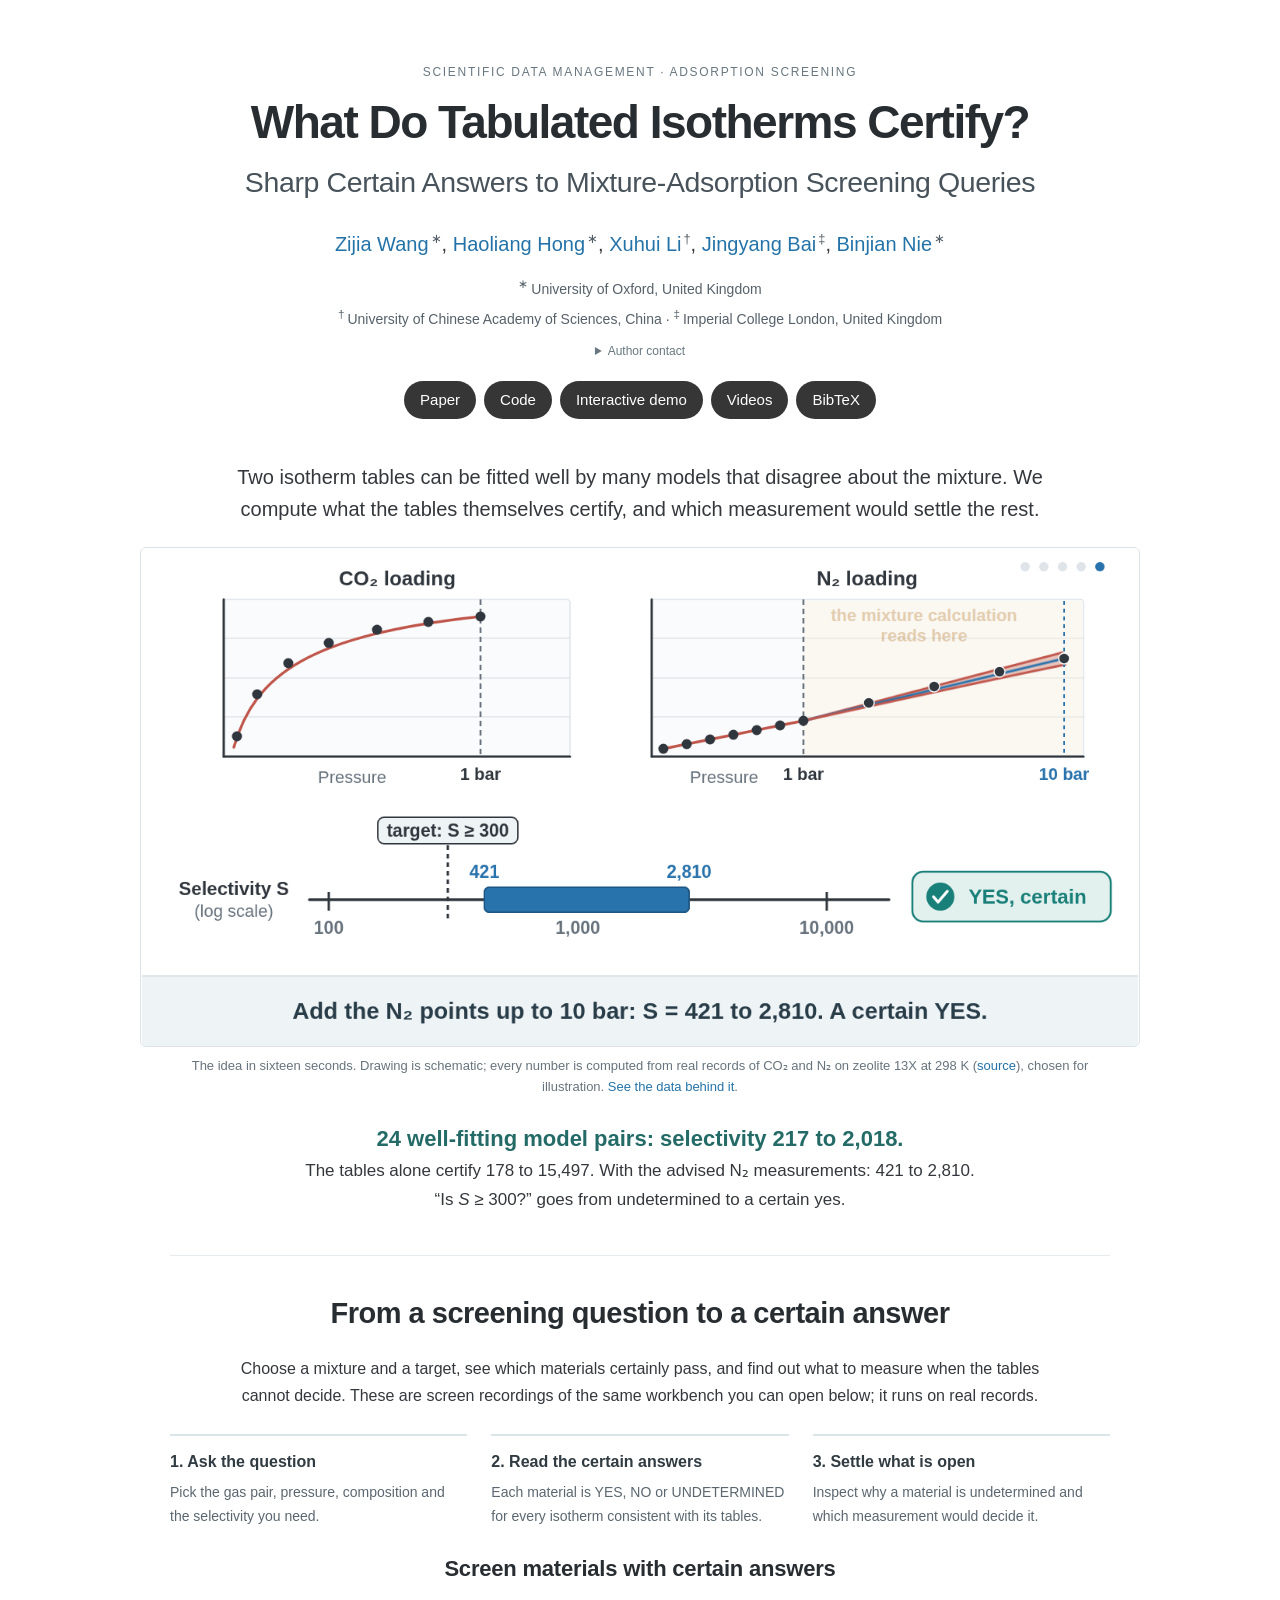
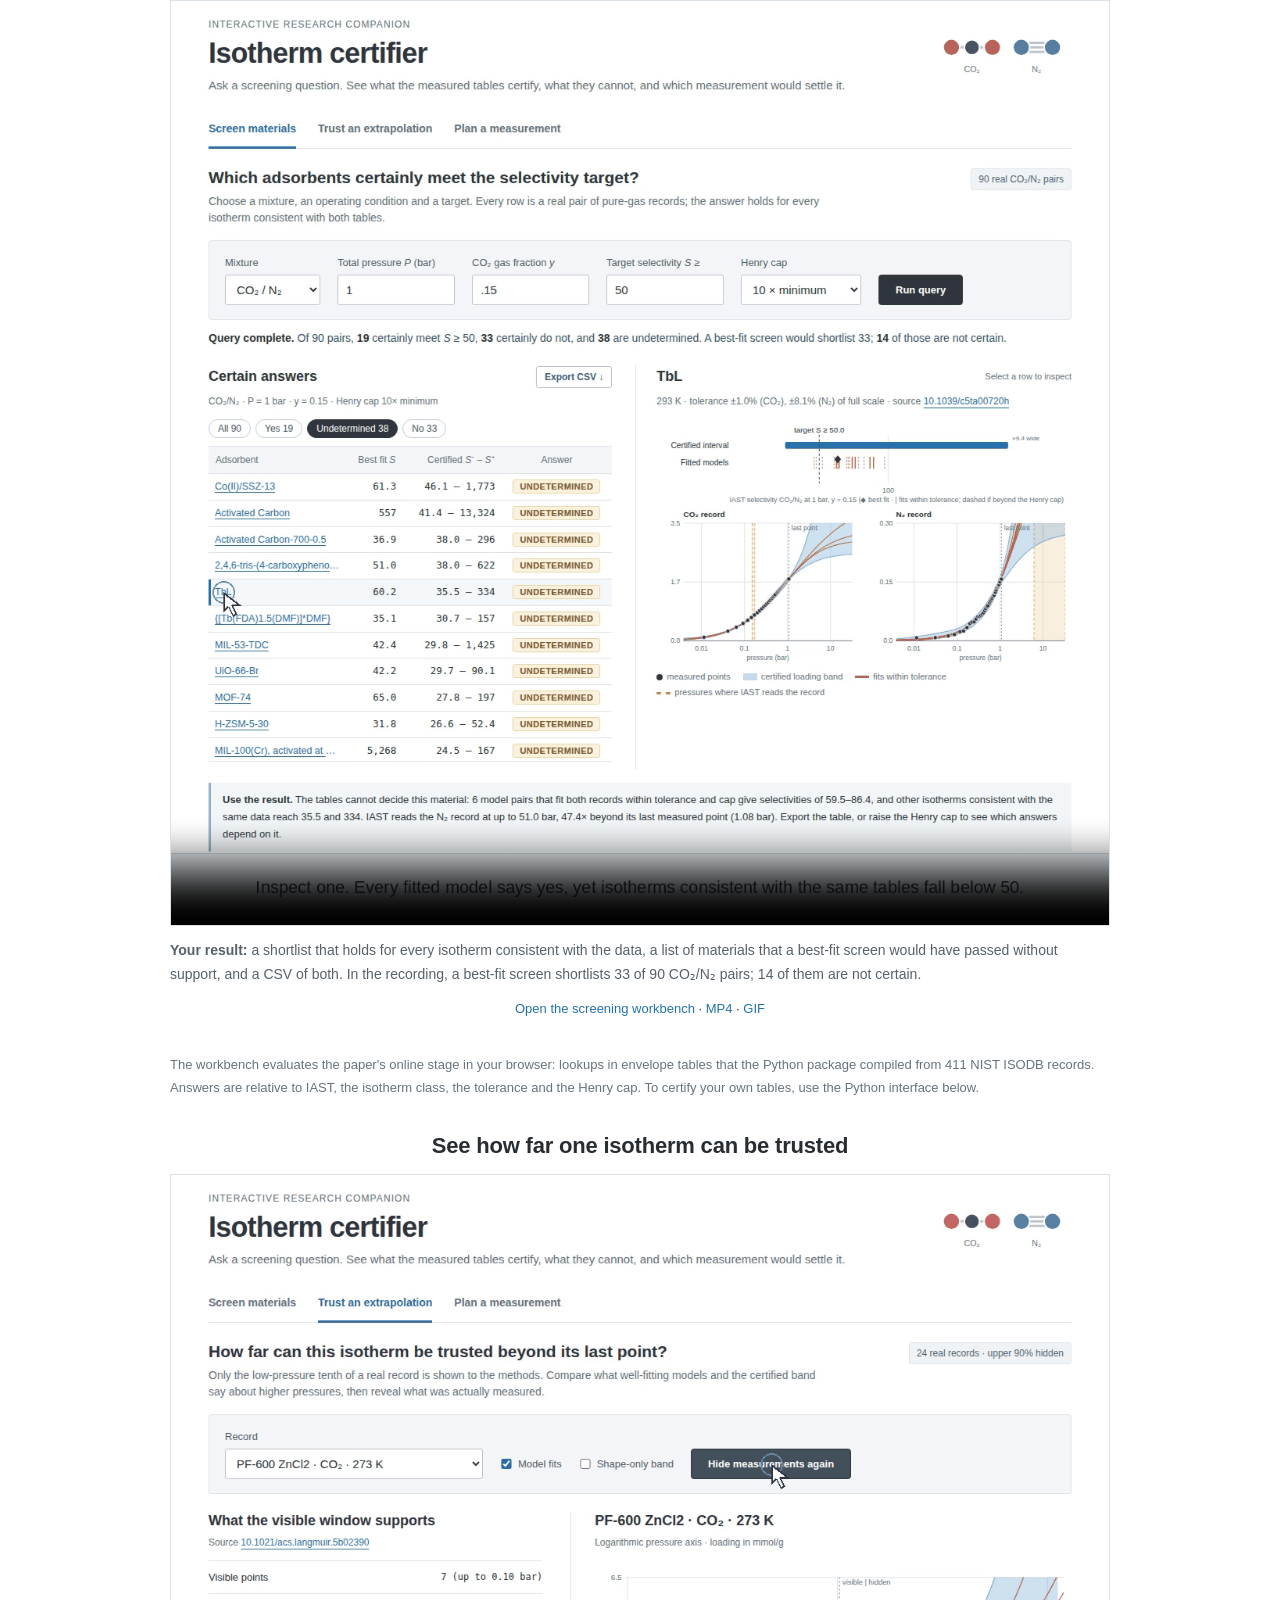
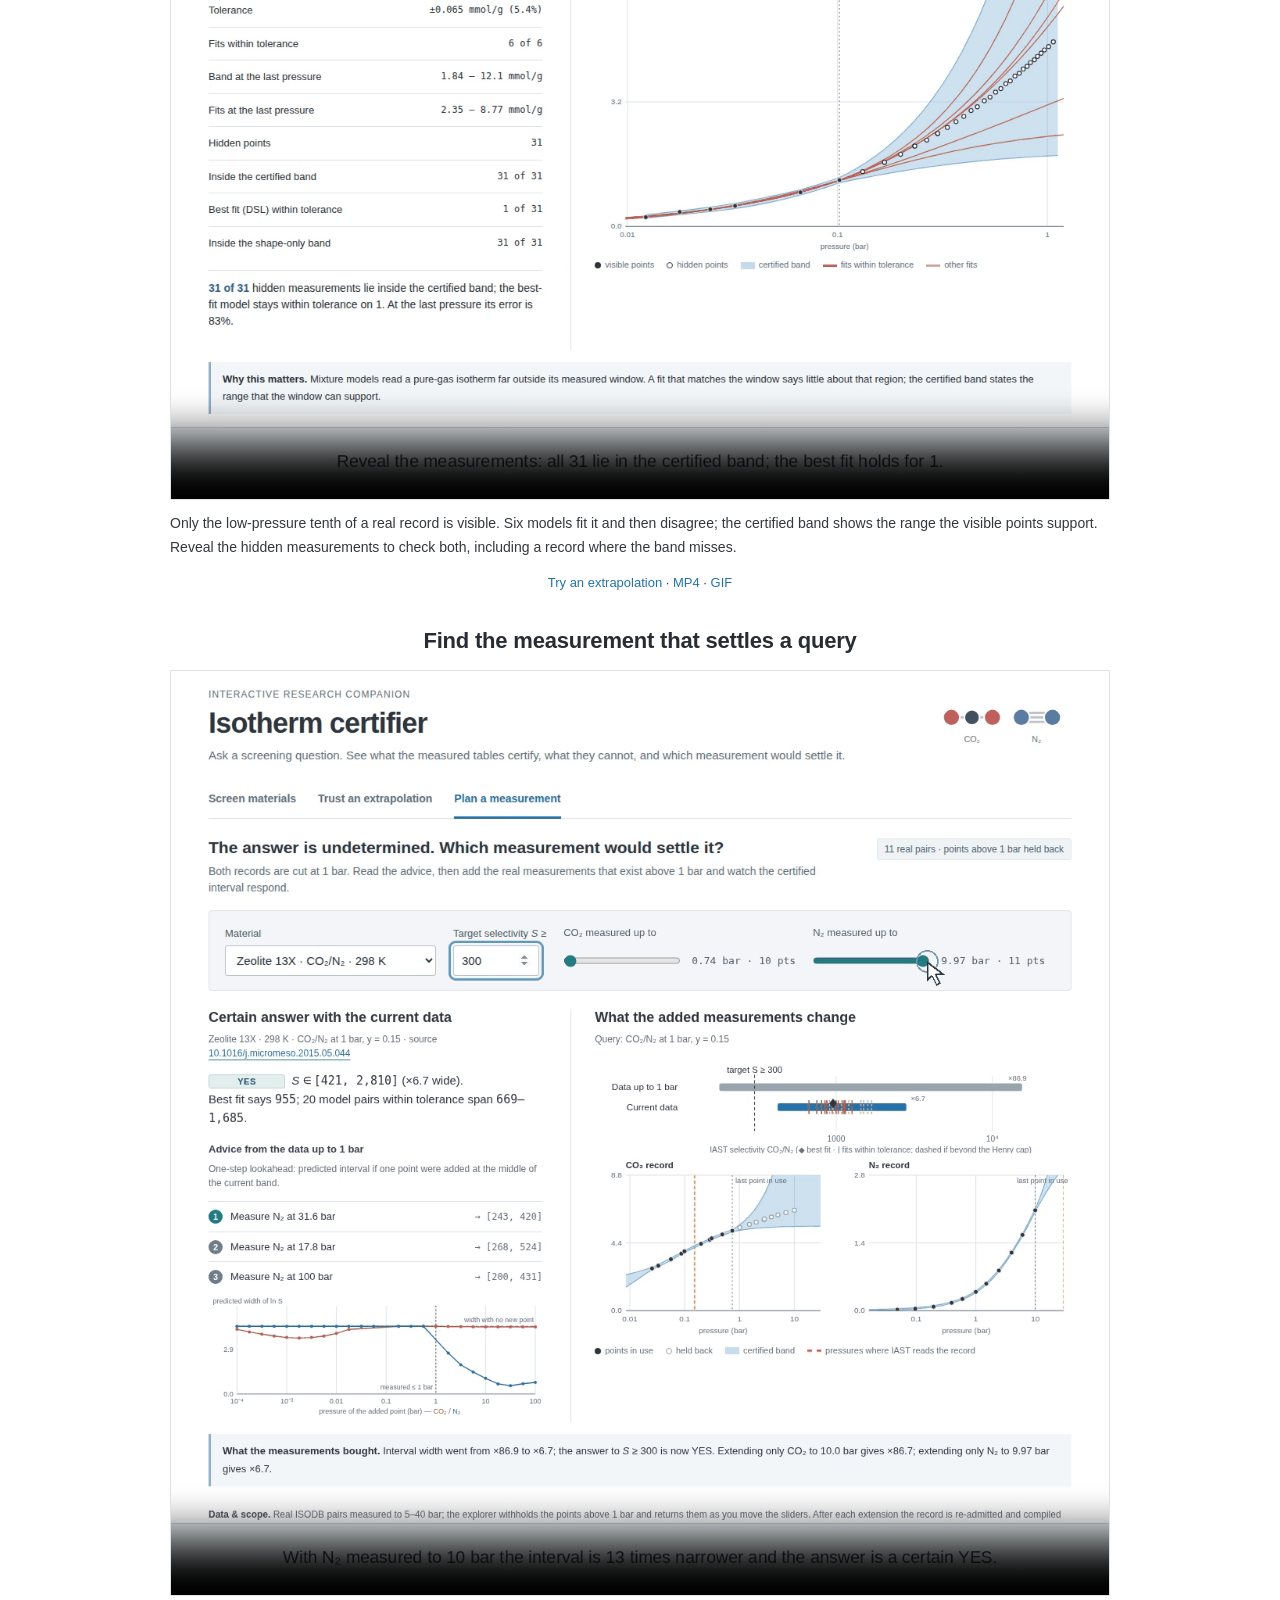
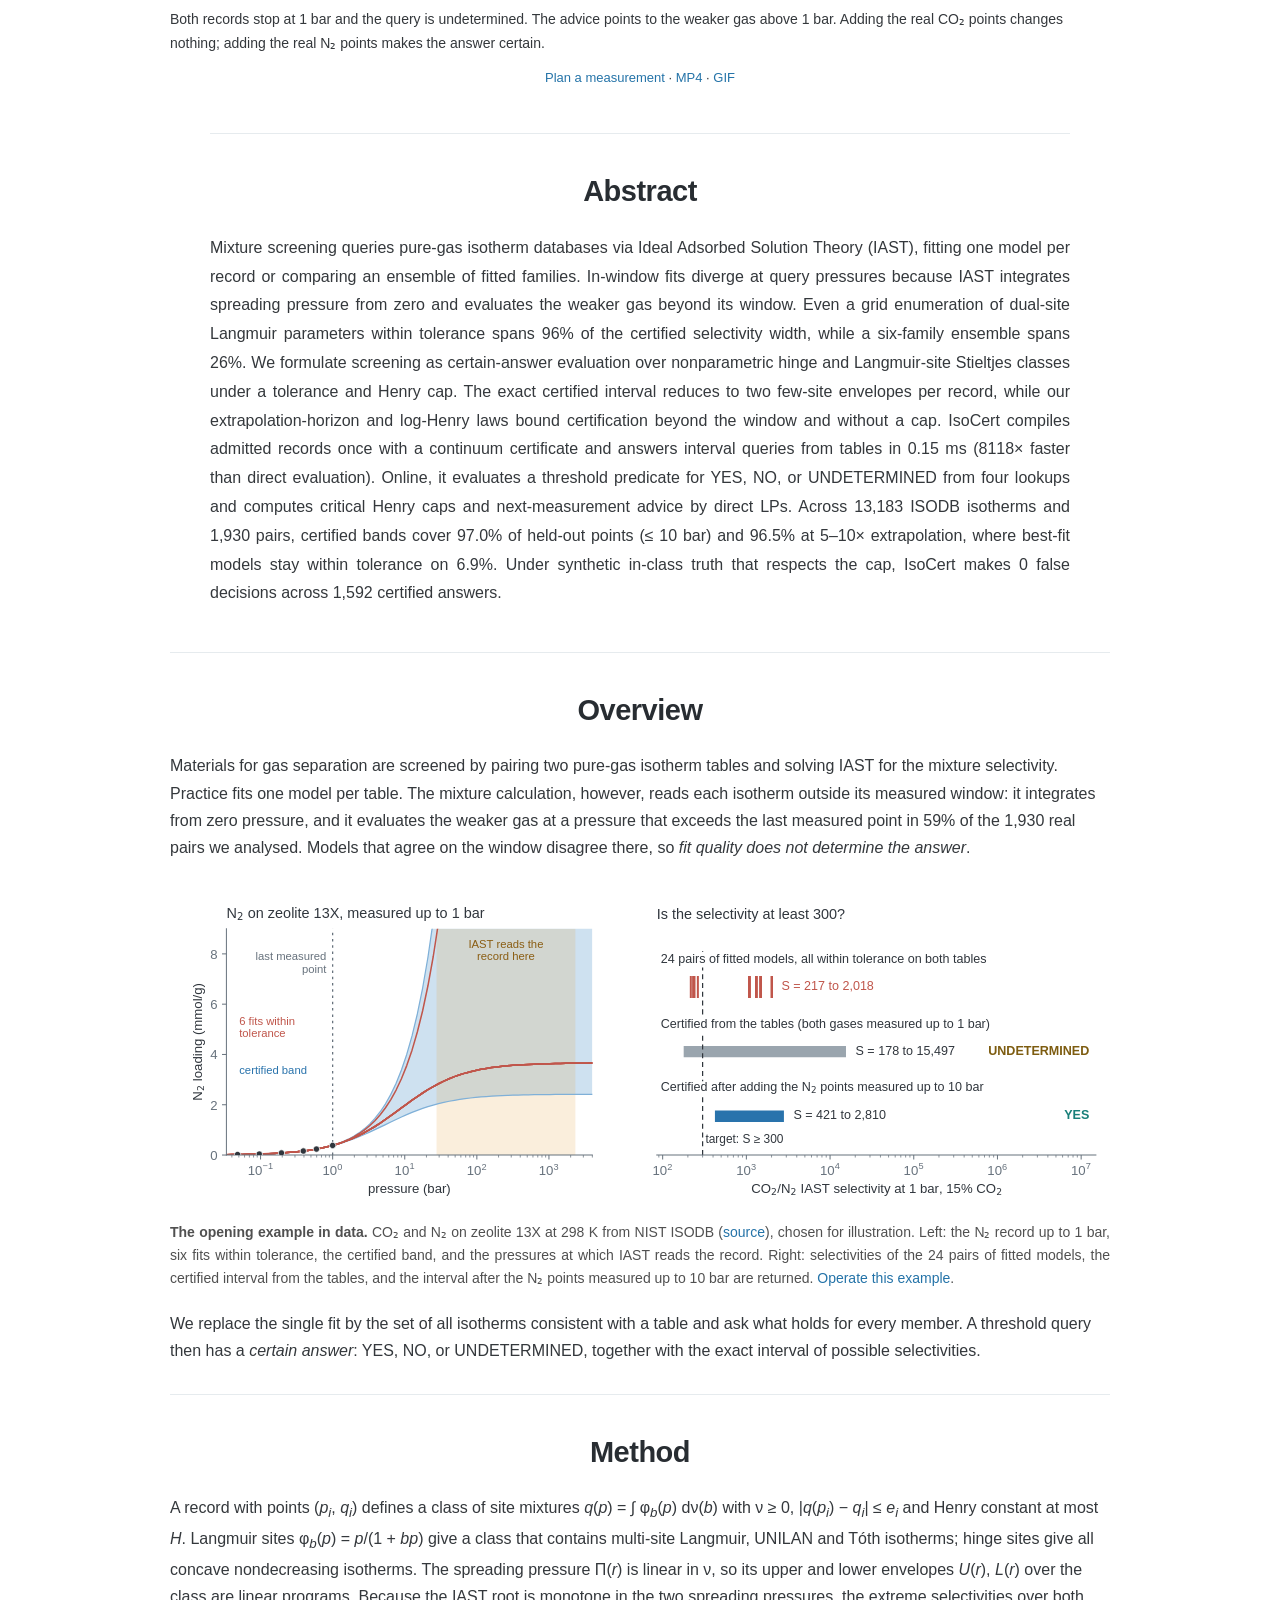
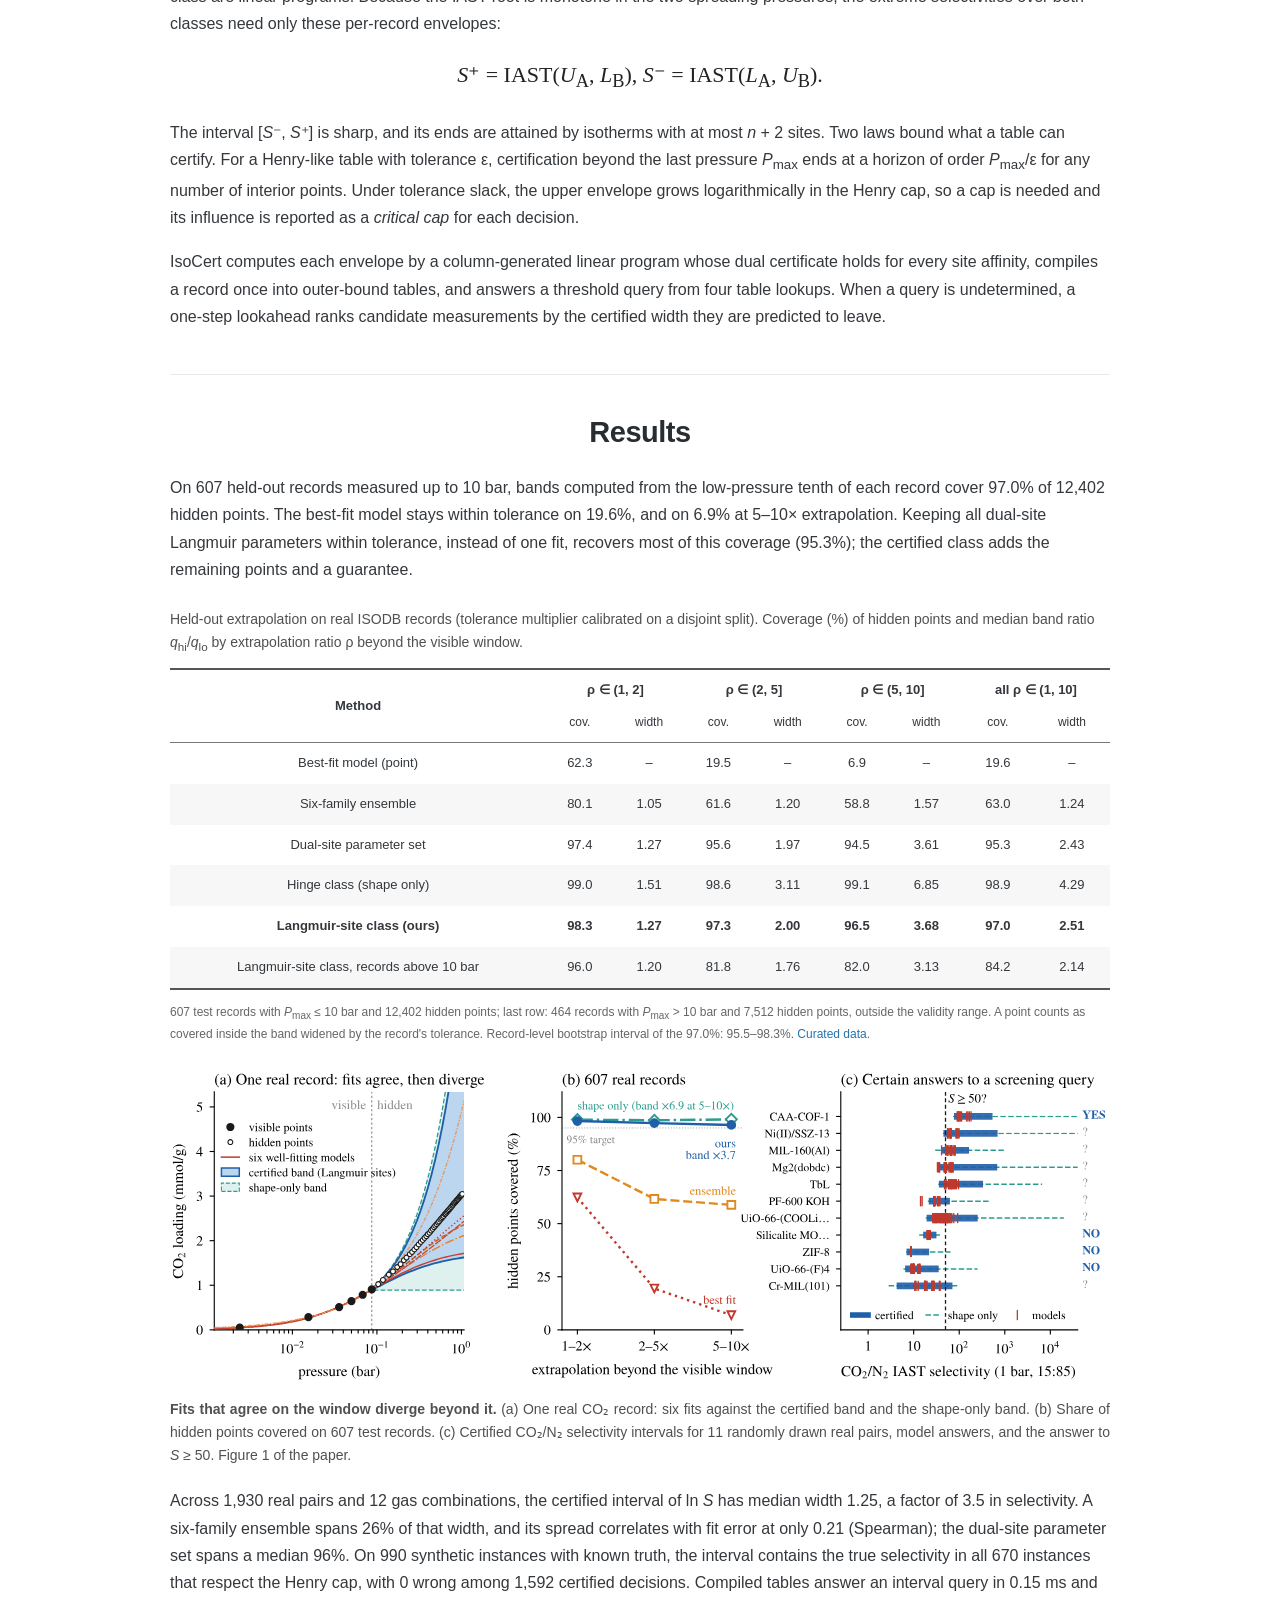
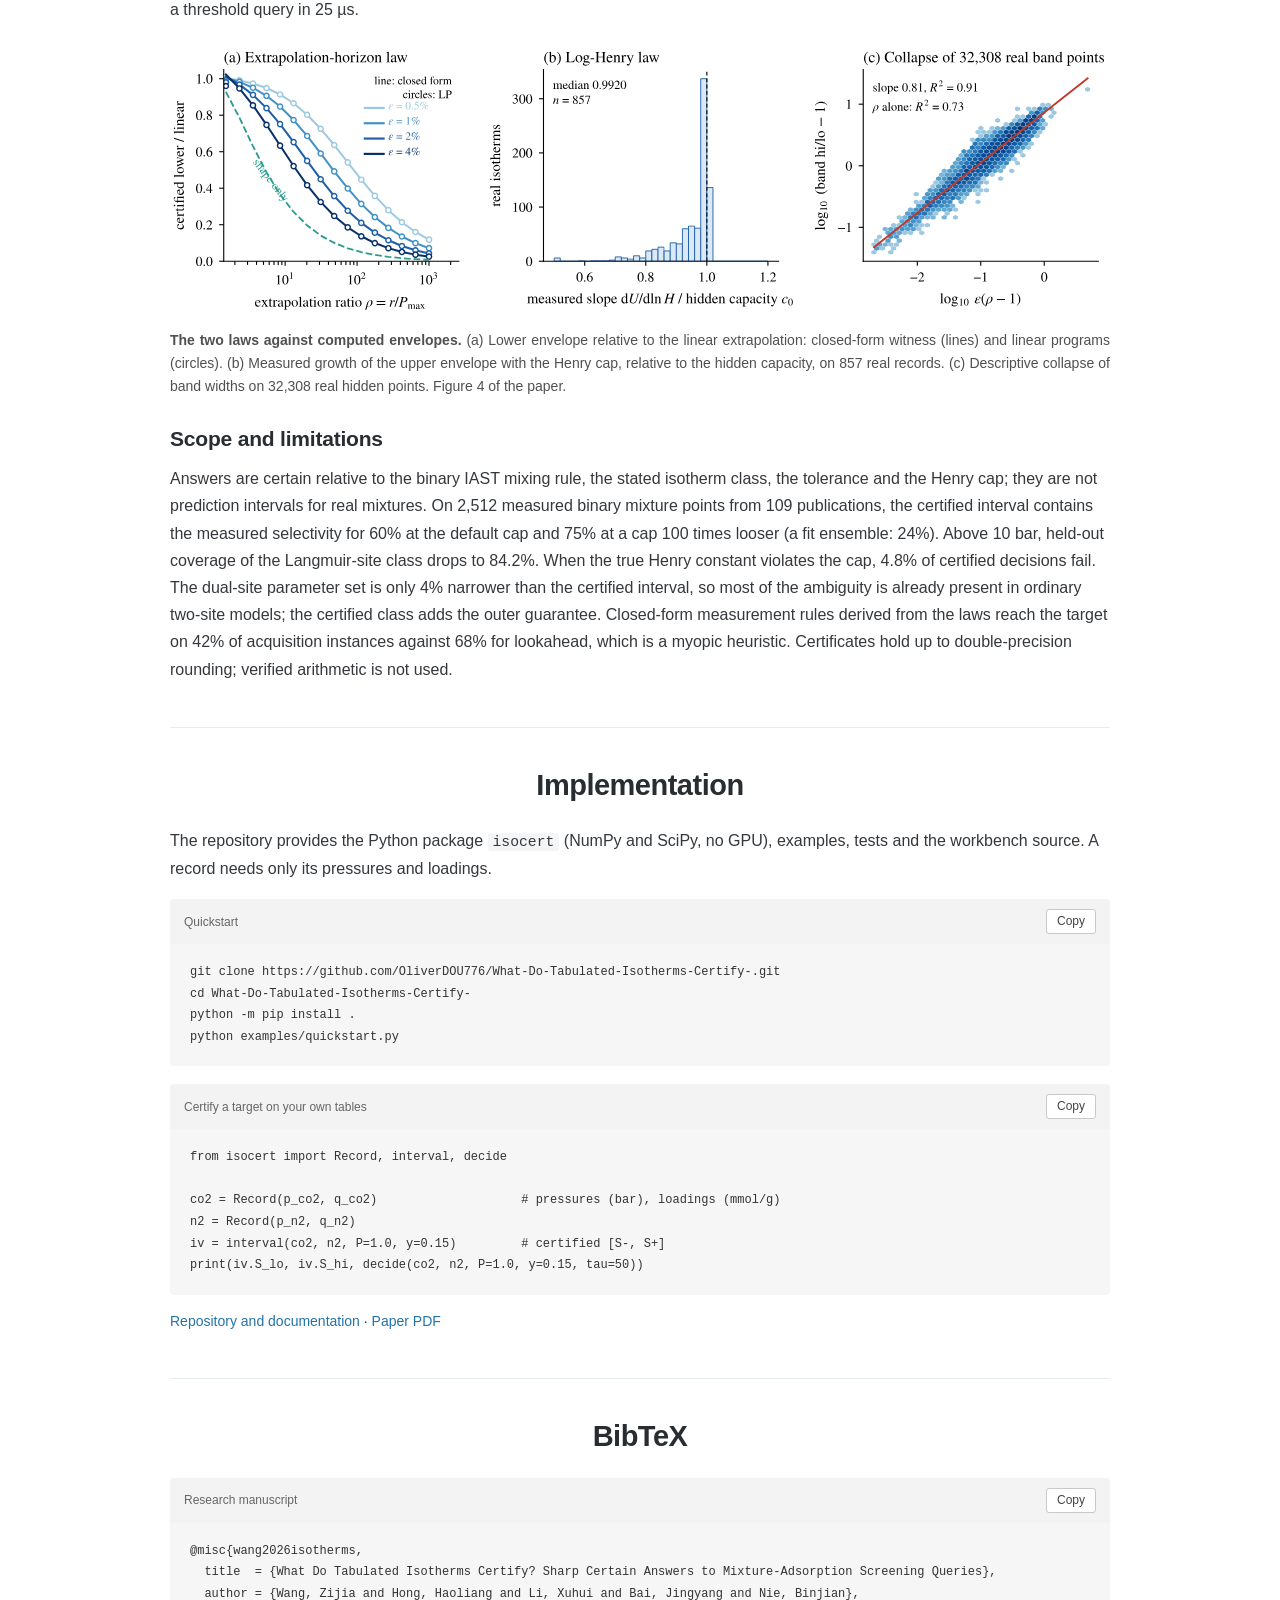
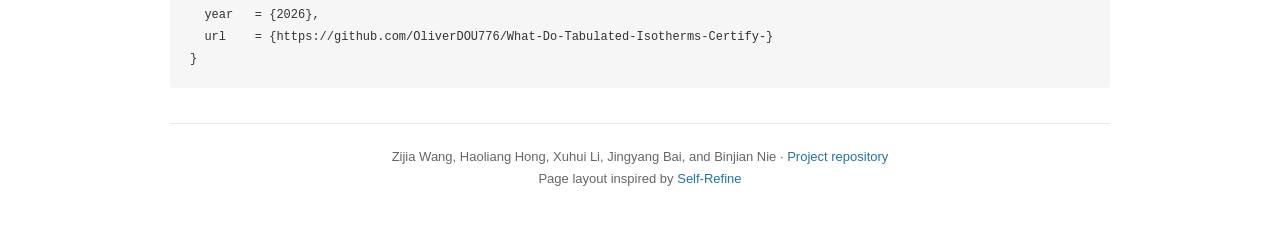
==== commit 5d1bd870: "Open the page with a looping cartoon of the adsorption story and move the data figure into the overv" ====
--- a/docs/index.html
+++ b/docs/index.html
@@ -19,7 +19,7 @@
 <a class="skip-link" href="#main">Skip to content</a>
 <main id="main">
 <header class="paper-header"><p class="topic">Scientific data management · Adsorption screening</p><h1>What Do Tabulated Isotherms Certify?<br/><span class="subtitle">Sharp Certain Answers to Mixture-Adsorption Screening Queries</span></h1><div class="byline"><p class="authors"><a href="mailto:zijia.wang@said.oxford.edu">Zijia Wang</a><sup>∗</sup>, <a href="mailto:haoliang.hong@eng.ox.ac.uk">Haoliang Hong</a><sup>∗</sup>, <a href="mailto:lixuhui25@mails.ucas.ac.cn">Xuhui Li</a><sup>†</sup>, <a href="mailto:j.bai22@imperial.ac.uk">Jingyang Bai</a><sup>‡</sup>, <a href="mailto:binjian.nie@eng.ox.ac.uk">Binjian Nie</a><sup>∗</sup></p><div class="affiliations"><p><sup>∗</sup>University of Oxford, United Kingdom</p><p><sup>†</sup>University of Chinese Academy of Sciences, China · <sup>‡</sup>Imperial College London, United Kingdom</p></div><details class="author-emails"><summary>Author contact</summary><p><a href="mailto:zijia.wang@said.oxford.edu">zijia.wang@said.oxford.edu</a> · <a href="mailto:haoliang.hong@eng.ox.ac.uk">haoliang.hong@eng.ox.ac.uk</a> · <a href="mailto:binjian.nie@eng.ox.ac.uk">binjian.nie@eng.ox.ac.uk</a><br/><a href="mailto:lixuhui25@mails.ucas.ac.cn">lixuhui25@mails.ucas.ac.cn</a> · <a href="mailto:j.bai22@imperial.ac.uk">j.bai22@imperial.ac.uk</a></p></details><div class="paper-links"><a href="assets/paper.pdf?v=20261109-1">Paper</a><a href="https://github.com/OliverDOU776/What-Do-Tabulated-Isotherms-Certify-">Code</a><a href="explorer/">Interactive demo</a><a href="#demonstrations">Videos</a><a href="#bibtex">BibTeX</a></div></div></header><p class="lead">Two isotherm tables can be fitted well by many models that disagree about the mixture. We compute what the tables themselves certify, and which measurement would settle the rest.</p>
-<figure class="chemistry"><img alt="Left: nitrogen isotherm on zeolite 13X measured up to 1 bar, six fitted models and the certified band, with the pressure range that IAST reads far beyond the last point. Right: selectivities of 24 pairs of fitted models from 217 to 2,018, the certified interval 178 to 15,497 (undetermined for a target of 300), and the interval 421 to 2,810 after adding nitrogen points up to 10 bar (yes)." height="380" src="assets/opening-example.svg?v=20261109-1" width="1100"/><figcaption>A real pair from NIST ISODB: CO₂ and N₂ on zeolite 13X at 298 K (<a href="https://doi.org/10.1016/j.micromeso.2015.05.044">source</a>), chosen for illustration. Points above 1 bar were held back, then returned.</figcaption></figure>
+<figure class="teaser" id="teaser"><video aria-label="Sixteen-second cartoon: flue gas meets a zeolite that keeps carbon dioxide and lets nitrogen pass; two small isotherm tables are measured up to 1 bar; models that fit both tables give selectivities from 217 to 2,018; IsoCert certifies 178 to 15,497, which is undetermined for a target of 300, and advises measuring nitrogen above 1 bar; with those points the interval is 421 to 2,810, a certain yes." autoplay="" id="teaser-video" loop="" muted="" playsinline="" poster="media/hero-poster.png?v=20261109-2" preload="auto"><source src="media/hero.mp4?v=20261109-2" type="video/mp4"/><img alt="Animated summary of the project" src="media/hero.gif?v=20261109-2"/></video><figcaption>The idea in sixteen seconds. Drawing is schematic; every number is computed from real records of CO₂ and N₂ on zeolite 13X at 298 K (<a href="https://doi.org/10.1016/j.micromeso.2015.05.044">source</a>), chosen for illustration. <a href="#example">See the data behind it</a>.</figcaption></figure>
 <p class="opening-result"><strong>24 well-fitting model pairs: selectivity 217 to 2,018.</strong><br/>The tables alone certify 178 to 15,497. With the advised N₂ measurements: 421 to 2,810.<br/>“Is <i>S</i> ≥ 300?” goes from undetermined to a certain yes.</p>
 <section aria-labelledby="demonstrations-heading" class="paper-section" id="demonstrations"><h2 id="demonstrations-heading">From a screening question to a certain answer</h2>
 <p class="section-intro">Choose a mixture and a target, see which materials certainly pass, and find out what to measure when the tables cannot decide. These are screen recordings of the same workbench you can open below; it runs on real records.</p>
@@ -34,6 +34,7 @@
 <section aria-labelledby="overview-heading" class="paper-section" id="overview">
 <h2 id="overview-heading">Overview</h2>
 <p>Materials for gas separation are screened by pairing two pure-gas isotherm tables and solving IAST for the mixture selectivity. Practice fits one model per table. The mixture calculation, however, reads each isotherm outside its measured window: it integrates from zero pressure, and it evaluates the weaker gas at a pressure that exceeds the last measured point in 59% of the 1,930 real pairs we analysed. Models that agree on the window disagree there, so <em>fit quality does not determine the answer</em>.</p>
+<figure class="paper-figure" id="example"><img alt="Left: nitrogen isotherm on zeolite 13X measured up to 1 bar, six fitted models and the certified band, with the pressure range that IAST reads far beyond the last point. Right: selectivities of 24 pairs of fitted models from 217 to 2,018, the certified interval 178 to 15,497 (undetermined for a target of 300), and the interval 421 to 2,810 after adding nitrogen points up to 10 bar (yes)." height="380" src="assets/opening-example.svg?v=20261109-1" width="1100"/><figcaption><strong>The opening example in data.</strong> CO₂ and N₂ on zeolite 13X at 298 K from NIST ISODB (<a href="https://doi.org/10.1016/j.micromeso.2015.05.044">source</a>), chosen for illustration. Left: the N₂ record up to 1 bar, six fits within tolerance, the certified band, and the pressures at which IAST reads the record. Right: selectivities of the 24 pairs of fitted models, the certified interval from the tables, and the interval after the N₂ points measured up to 10 bar are returned. <a href="explorer/#measure">Operate this example</a>.</figcaption></figure>
 <p>We replace the single fit by the set of all isotherms consistent with a table and ask what holds for every member. A threshold query then has a <em>certain answer</em>: YES, NO, or UNDETERMINED, together with the exact interval of possible selectivities.</p>
 </section>
 <section aria-labelledby="method-heading" class="paper-section" id="method">
--- a/docs/style.css
+++ b/docs/style.css
@@ -590,3 +590,11 @@
 .code-label.second { margin-top: 18px; }
 .implementation p code { font-family: "SFMono-Regular", Consolas, "Liberation Mono", monospace; font-size: .92em; background: #f3f5f6; padding: 1px 5px; border-radius: 3px; }
 @media(max-width:600px) { h1 .subtitle { font-size: .66em; } .opening-result { font-size: 14px; } .opening-result strong { font-size: 18px; } .chemistry { overflow-x: auto; margin-left: 0; margin-right: 0; } .chemistry img { min-width: 660px; } }
+
+/* Opening teaser: a short looping cartoon, as on video-first project pages. */
+.teaser { max-width: 1000px; margin: 14px auto 18px; }
+.teaser video { aspect-ratio: 2 / 1; border: 1px solid #dce3e8; border-radius: 6px; background: #fff; }
+.teaser video img { width: 100%; height: auto; display: block; }
+.teaser figcaption { font-size: 13px; color: #67747d; margin-top: 9px; max-width: 900px; }
+#example img { border: 0; }
+@media(max-width:600px) { .teaser { margin: 10px -6px 16px; } .teaser figcaption { font-size: 11.5px; text-align: center; } #example { overflow-x: auto; } #example img { min-width: 660px; } }
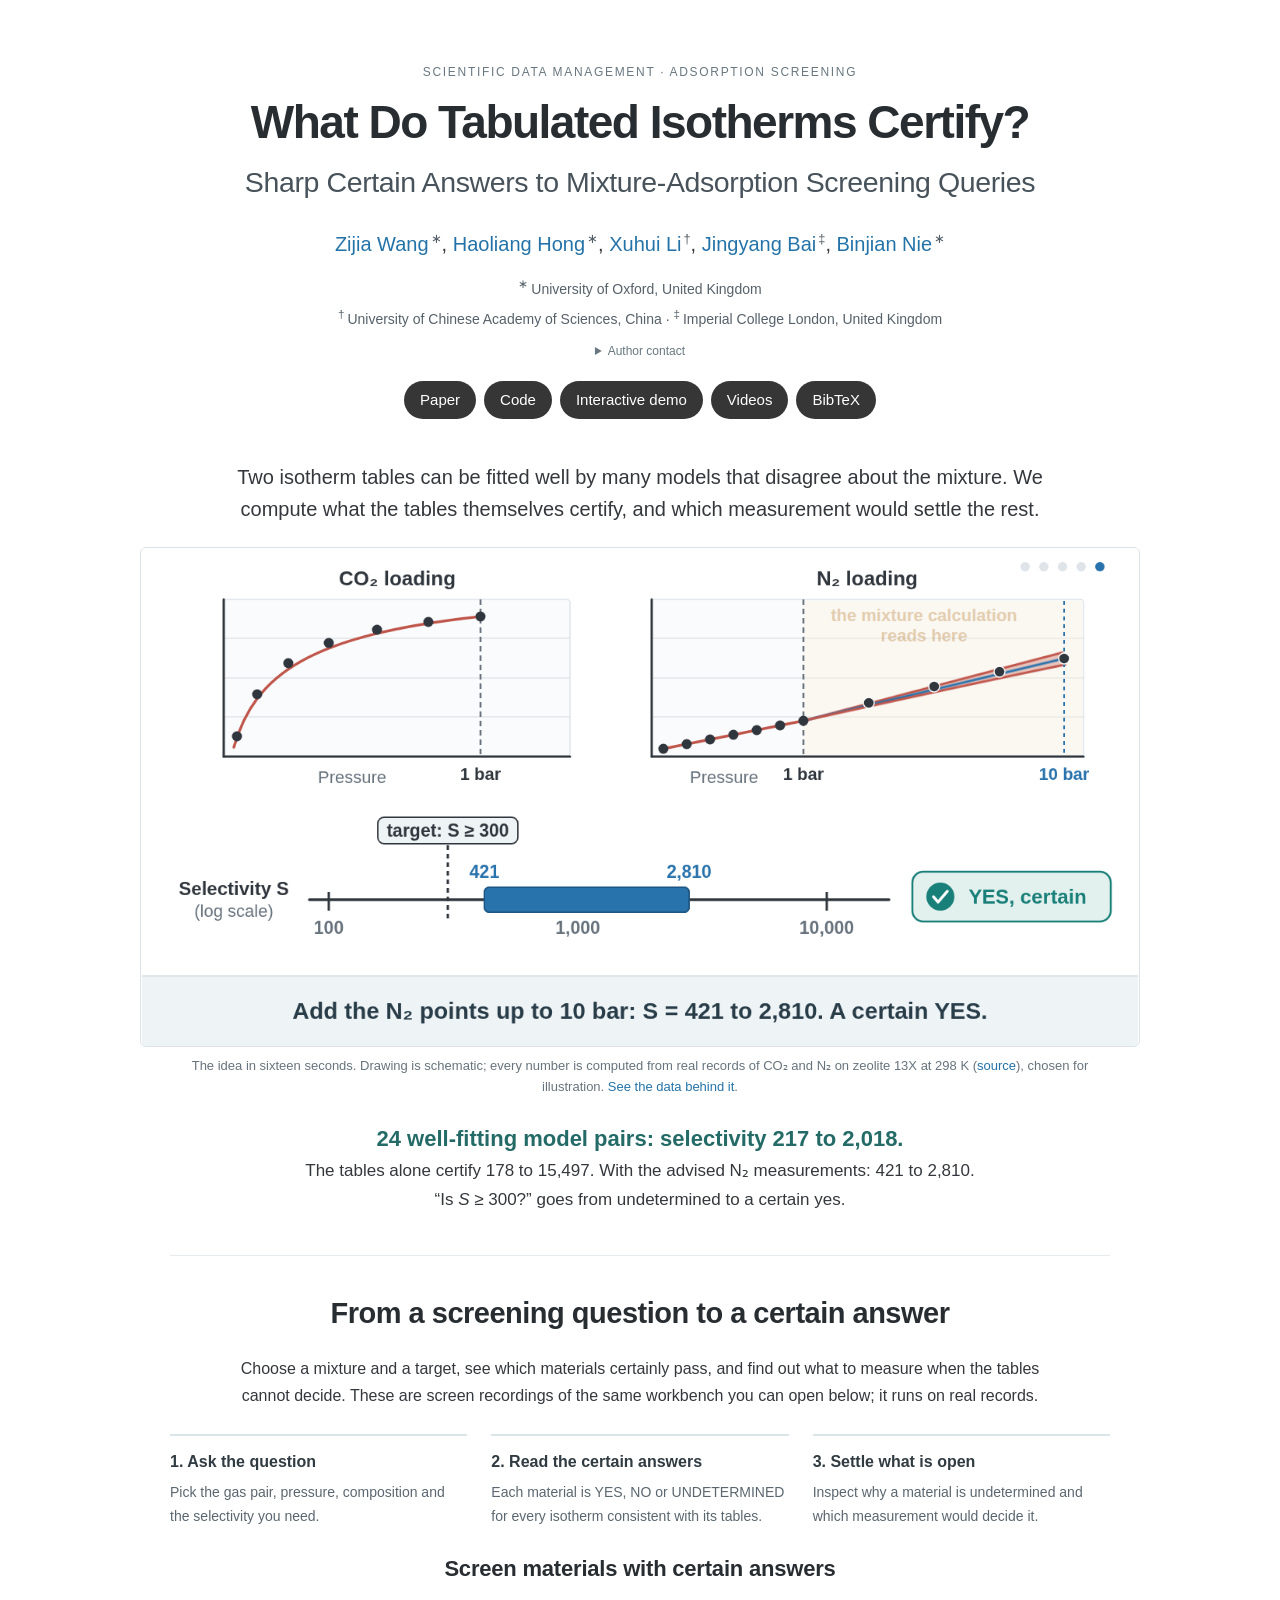
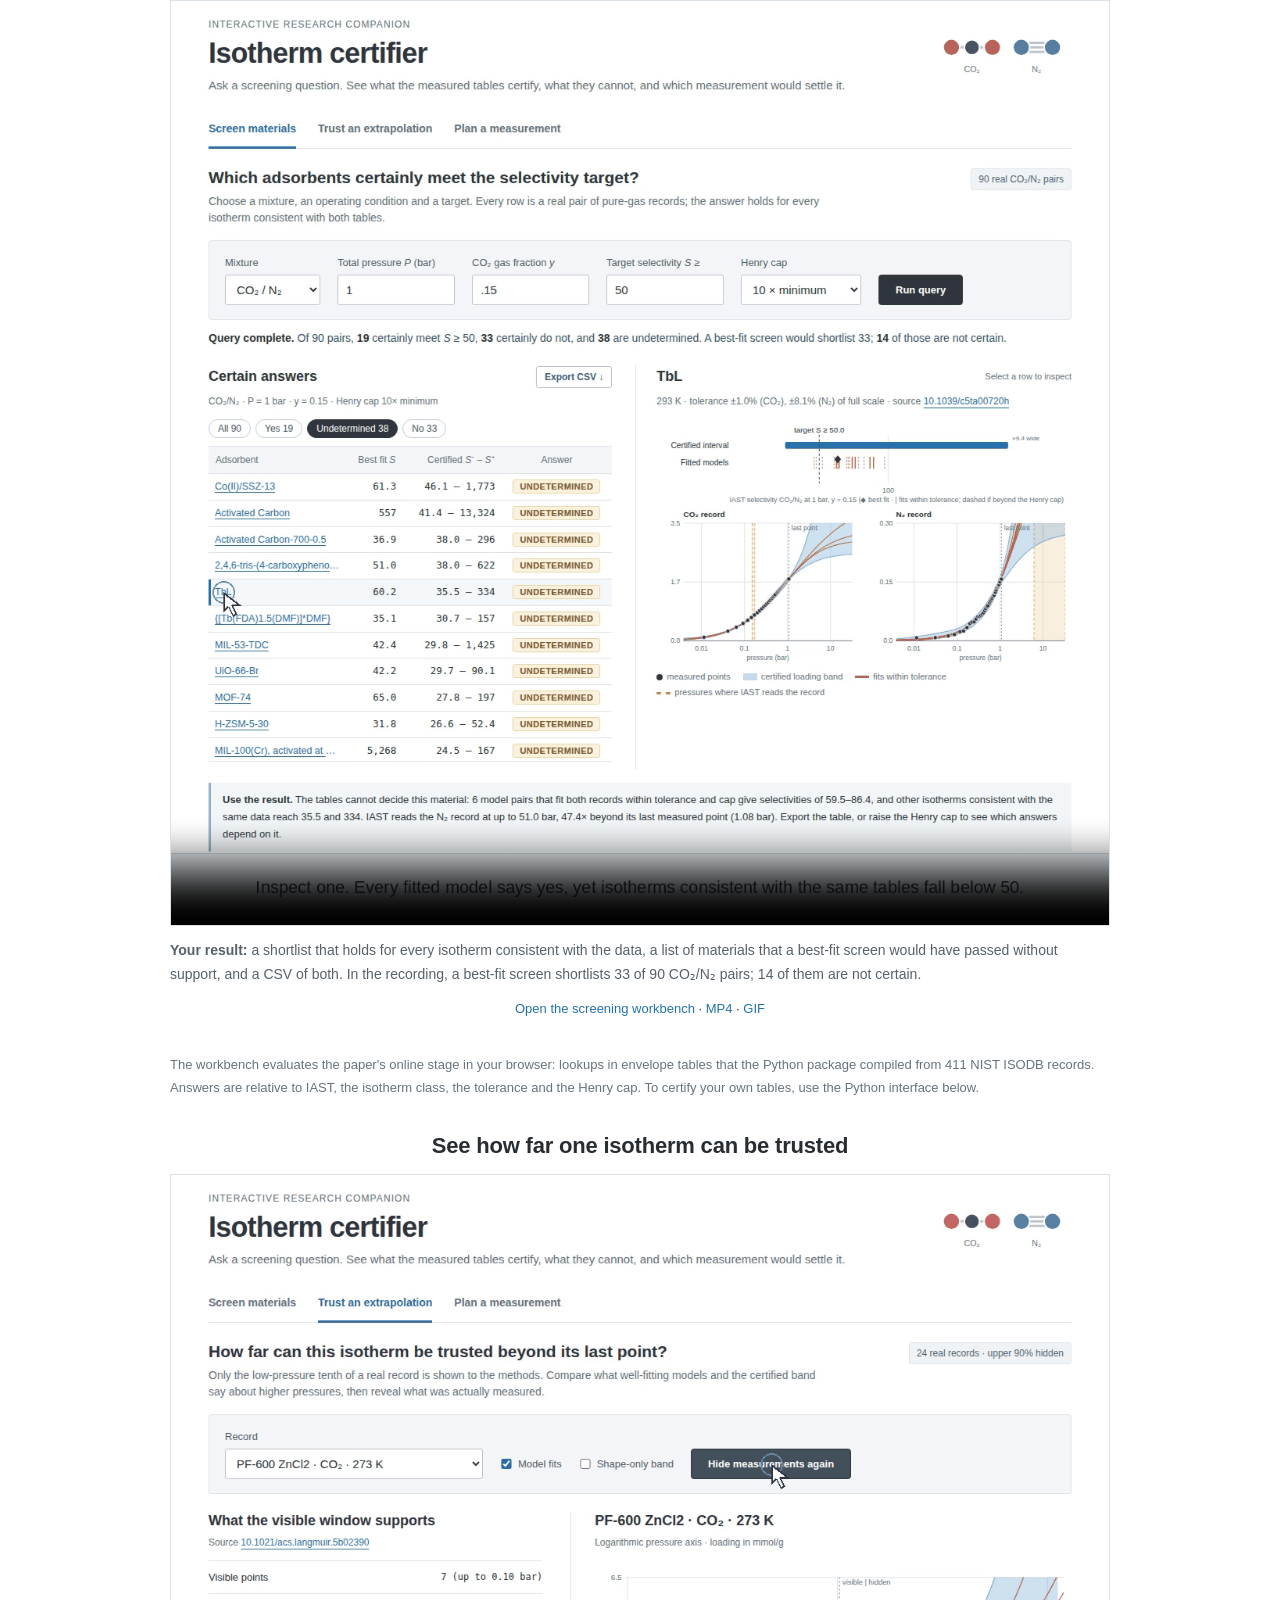
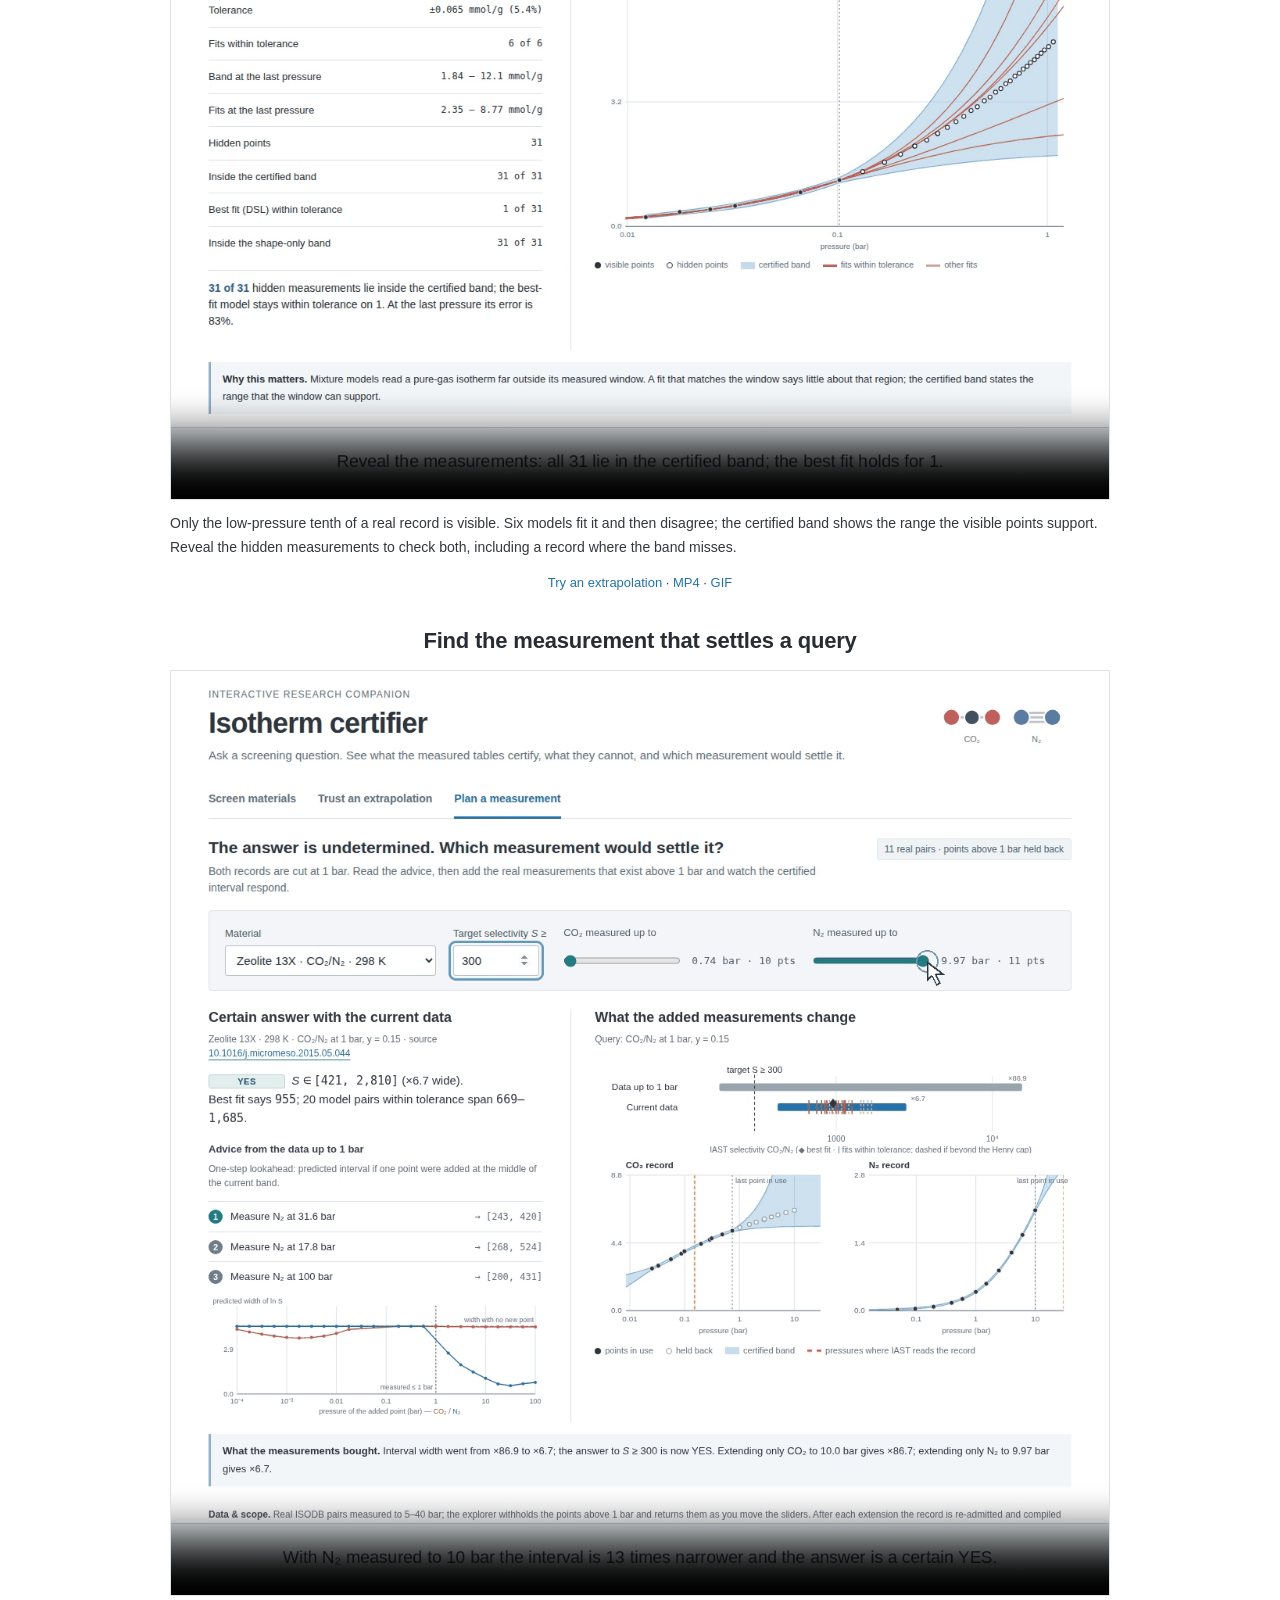
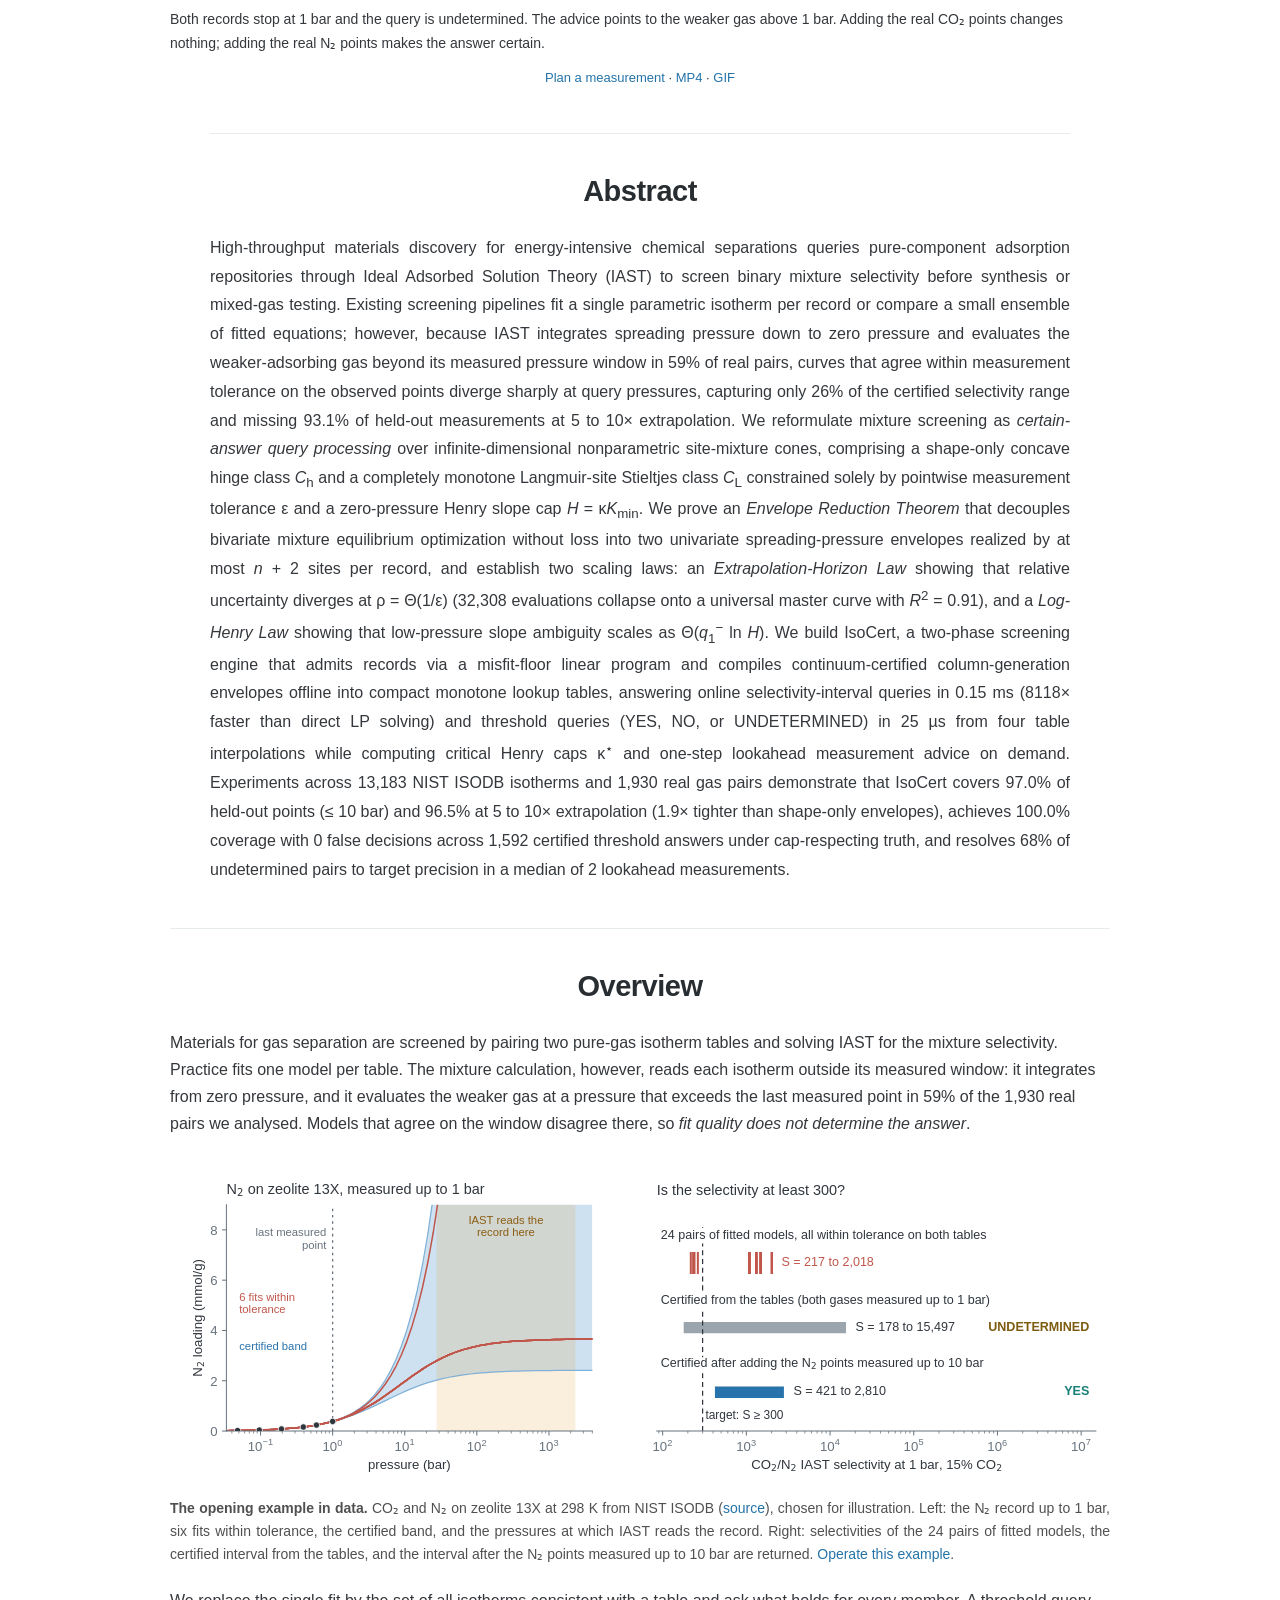
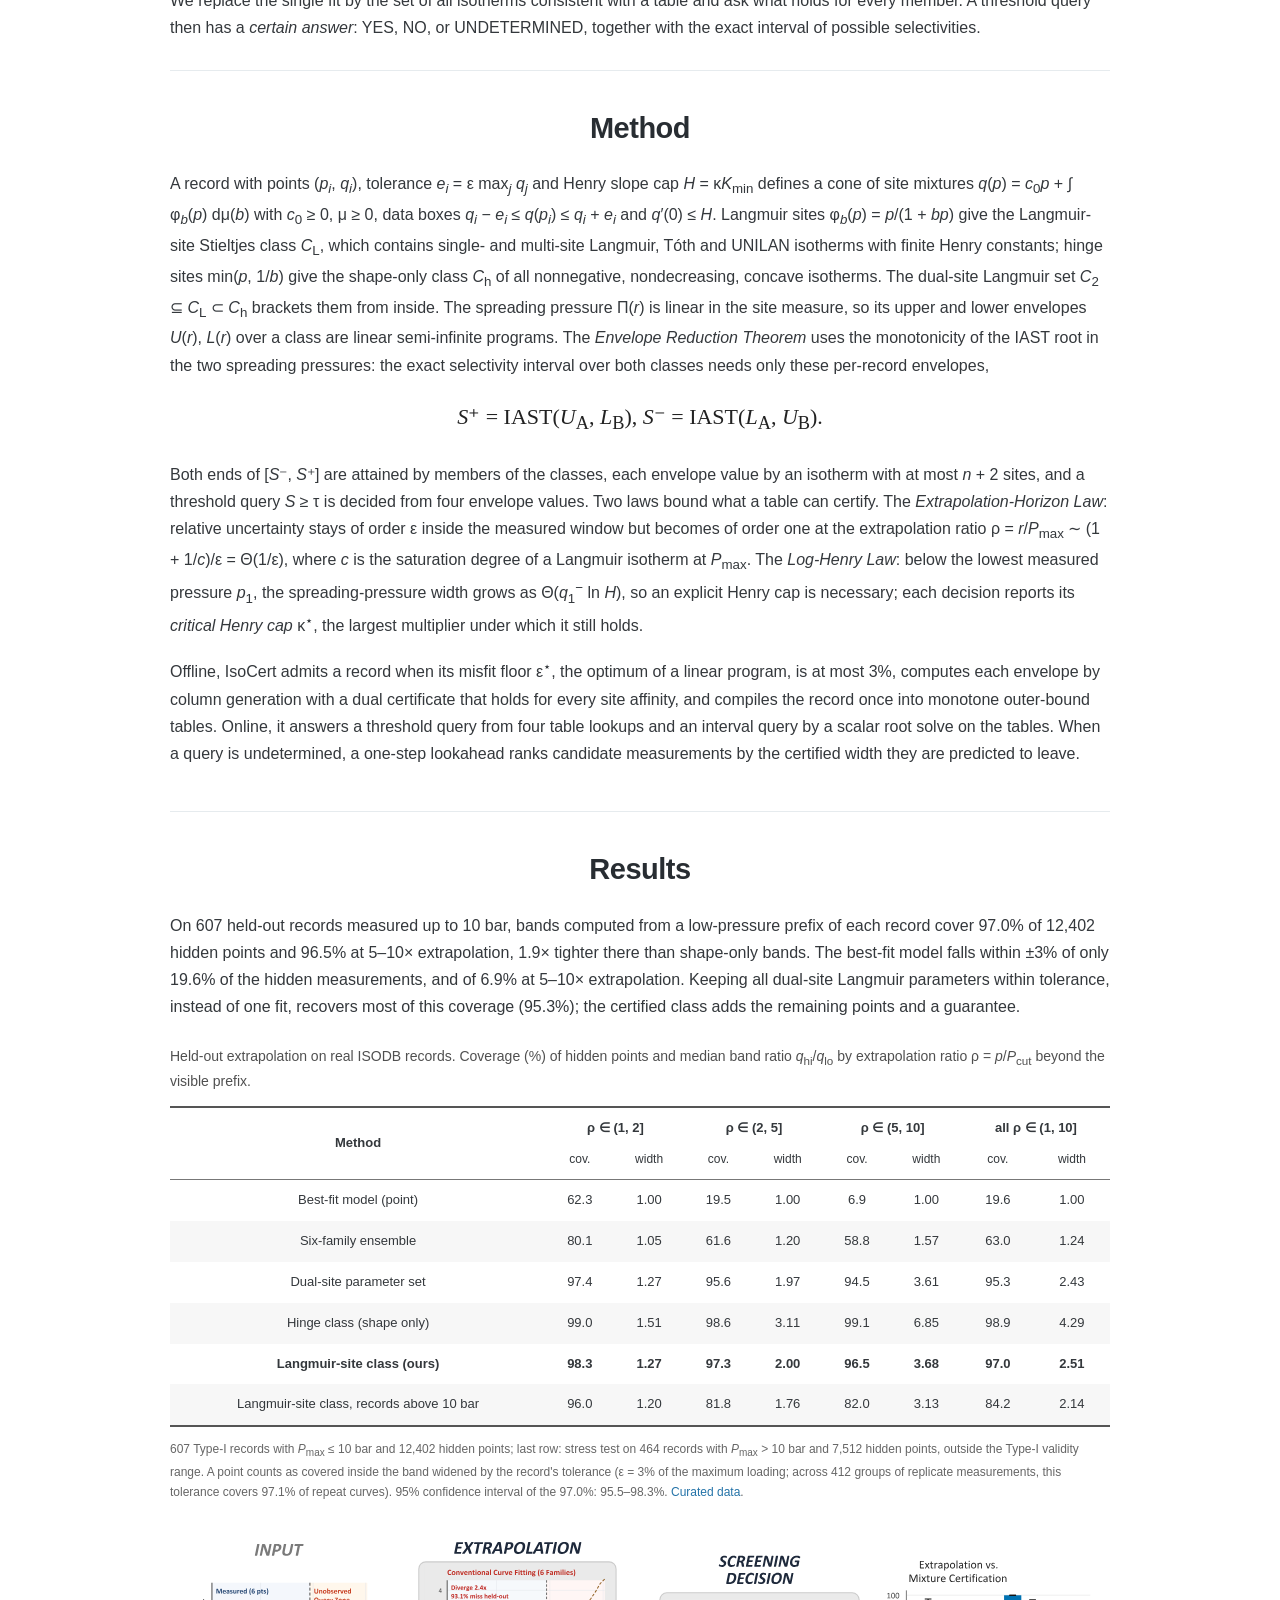
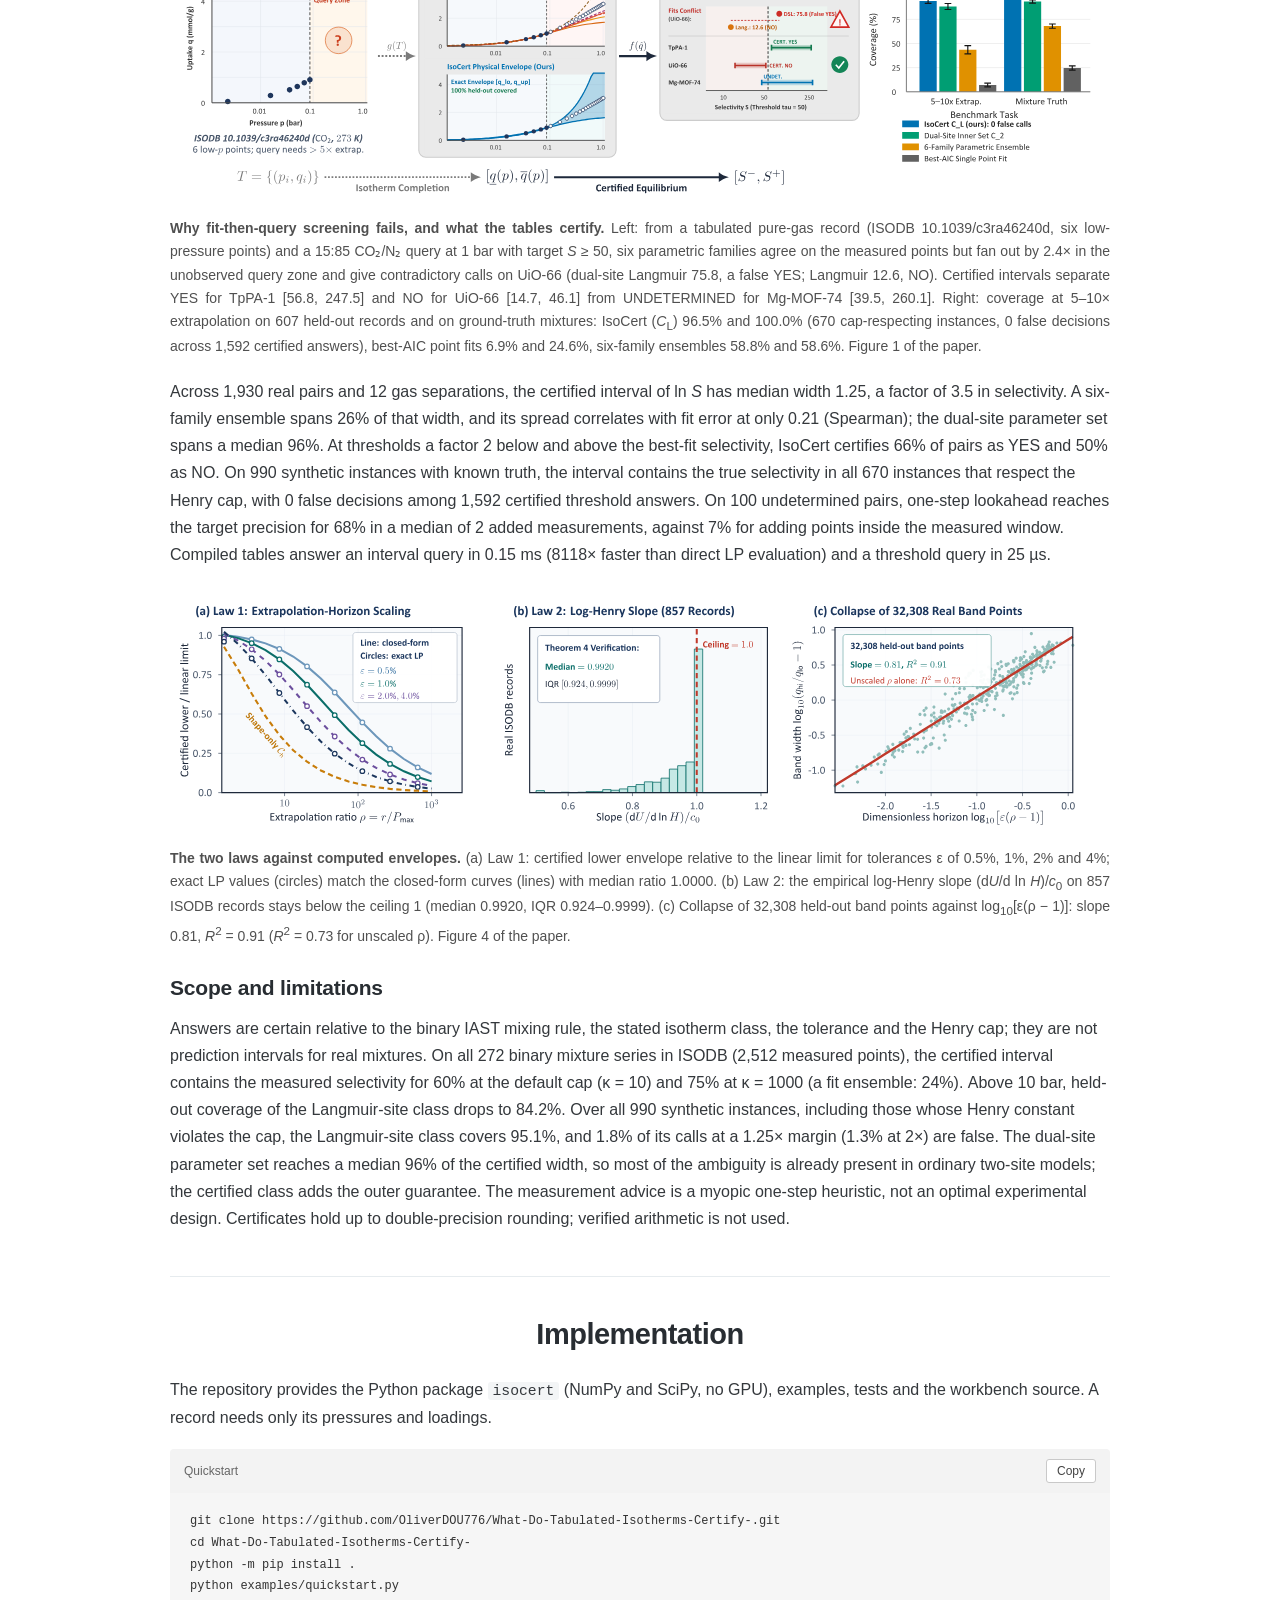
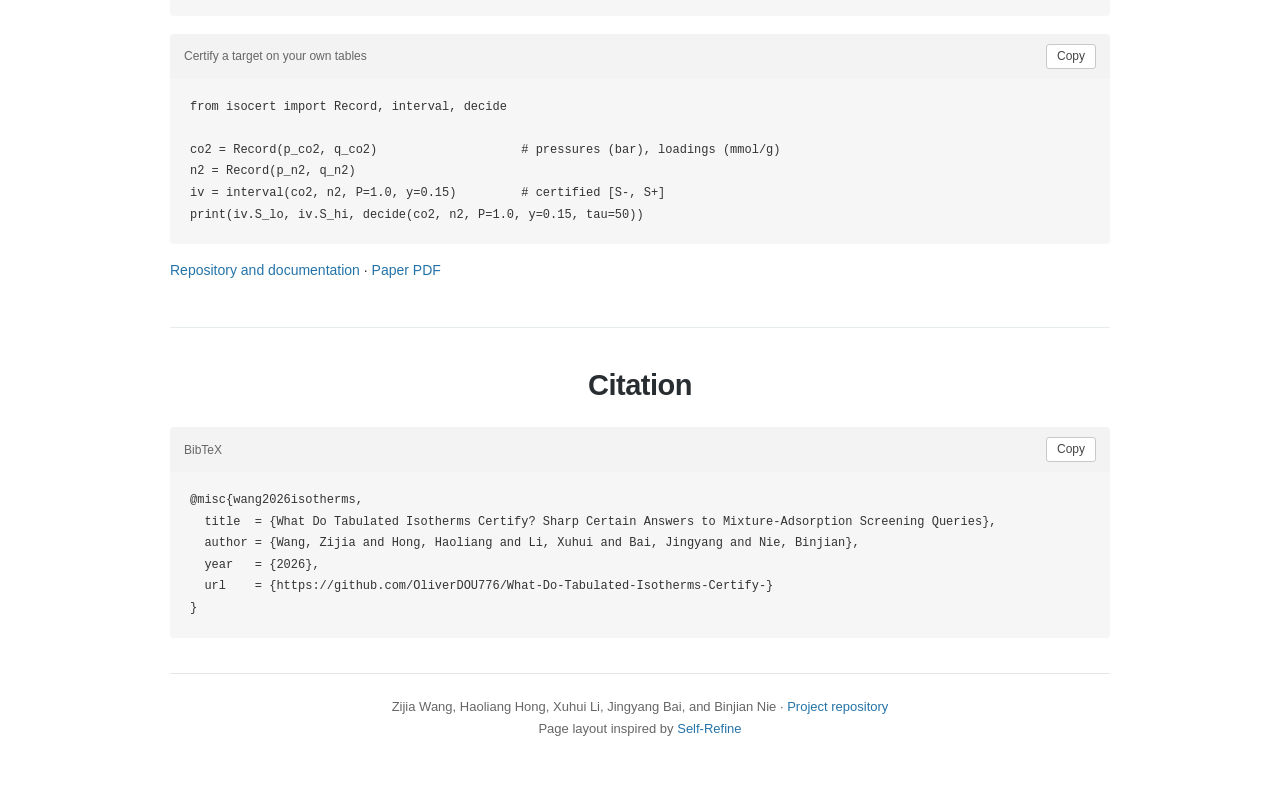
==== commit 22191ce0: "Align paper, project page and results with the current manuscript - Replace docs/assets/paper.pdf wi" ====
--- a/docs/index.html
+++ b/docs/index.html
@@ -18,7 +18,7 @@
 <body>
 <a class="skip-link" href="#main">Skip to content</a>
 <main id="main">
-<header class="paper-header"><p class="topic">Scientific data management · Adsorption screening</p><h1>What Do Tabulated Isotherms Certify?<br/><span class="subtitle">Sharp Certain Answers to Mixture-Adsorption Screening Queries</span></h1><div class="byline"><p class="authors"><a href="mailto:zijia.wang@said.oxford.edu">Zijia Wang</a><sup>∗</sup>, <a href="mailto:haoliang.hong@eng.ox.ac.uk">Haoliang Hong</a><sup>∗</sup>, <a href="mailto:lixuhui25@mails.ucas.ac.cn">Xuhui Li</a><sup>†</sup>, <a href="mailto:j.bai22@imperial.ac.uk">Jingyang Bai</a><sup>‡</sup>, <a href="mailto:binjian.nie@eng.ox.ac.uk">Binjian Nie</a><sup>∗</sup></p><div class="affiliations"><p><sup>∗</sup>University of Oxford, United Kingdom</p><p><sup>†</sup>University of Chinese Academy of Sciences, China · <sup>‡</sup>Imperial College London, United Kingdom</p></div><details class="author-emails"><summary>Author contact</summary><p><a href="mailto:zijia.wang@said.oxford.edu">zijia.wang@said.oxford.edu</a> · <a href="mailto:haoliang.hong@eng.ox.ac.uk">haoliang.hong@eng.ox.ac.uk</a> · <a href="mailto:binjian.nie@eng.ox.ac.uk">binjian.nie@eng.ox.ac.uk</a><br/><a href="mailto:lixuhui25@mails.ucas.ac.cn">lixuhui25@mails.ucas.ac.cn</a> · <a href="mailto:j.bai22@imperial.ac.uk">j.bai22@imperial.ac.uk</a></p></details><div class="paper-links"><a href="assets/paper.pdf?v=20261109-1">Paper</a><a href="https://github.com/OliverDOU776/What-Do-Tabulated-Isotherms-Certify-">Code</a><a href="explorer/">Interactive demo</a><a href="#demonstrations">Videos</a><a href="#bibtex">BibTeX</a></div></div></header><p class="lead">Two isotherm tables can be fitted well by many models that disagree about the mixture. We compute what the tables themselves certify, and which measurement would settle the rest.</p>
+<header class="paper-header"><p class="topic">Scientific data management · Adsorption screening</p><h1>What Do Tabulated Isotherms Certify?<br/><span class="subtitle">Sharp Certain Answers to Mixture-Adsorption Screening Queries</span></h1><div class="byline"><p class="authors"><a href="mailto:zijia.wang@said.oxford.edu">Zijia Wang</a><sup>∗</sup>, <a href="mailto:haoliang.hong@eng.ox.ac.uk">Haoliang Hong</a><sup>∗</sup>, <a href="mailto:lixuhui25@mails.ucas.ac.cn">Xuhui Li</a><sup>†</sup>, <a href="mailto:j.bai22@imperial.ac.uk">Jingyang Bai</a><sup>‡</sup>, <a href="mailto:binjian.nie@eng.ox.ac.uk">Binjian Nie</a><sup>∗</sup></p><div class="affiliations"><p><sup>∗</sup>University of Oxford, United Kingdom</p><p><sup>†</sup>University of Chinese Academy of Sciences, China · <sup>‡</sup>Imperial College London, United Kingdom</p></div><details class="author-emails"><summary>Author contact</summary><p><a href="mailto:zijia.wang@said.oxford.edu">zijia.wang@said.oxford.edu</a> · <a href="mailto:haoliang.hong@eng.ox.ac.uk">haoliang.hong@eng.ox.ac.uk</a> · <a href="mailto:binjian.nie@eng.ox.ac.uk">binjian.nie@eng.ox.ac.uk</a><br/><a href="mailto:lixuhui25@mails.ucas.ac.cn">lixuhui25@mails.ucas.ac.cn</a> · <a href="mailto:j.bai22@imperial.ac.uk">j.bai22@imperial.ac.uk</a></p></details><div class="paper-links"><a href="assets/paper.pdf?v=20261110-1">Paper</a><a href="https://github.com/OliverDOU776/What-Do-Tabulated-Isotherms-Certify-">Code</a><a href="explorer/">Interactive demo</a><a href="#demonstrations">Videos</a><a href="#bibtex">BibTeX</a></div></div></header><p class="lead">Two isotherm tables can be fitted well by many models that disagree about the mixture. We compute what the tables themselves certify, and which measurement would settle the rest.</p>
 <figure class="teaser" id="teaser"><video aria-label="Sixteen-second cartoon: flue gas meets a zeolite that keeps carbon dioxide and lets nitrogen pass; two small isotherm tables are measured up to 1 bar; models that fit both tables give selectivities from 217 to 2,018; IsoCert certifies 178 to 15,497, which is undetermined for a target of 300, and advises measuring nitrogen above 1 bar; with those points the interval is 421 to 2,810, a certain yes." autoplay="" id="teaser-video" loop="" muted="" playsinline="" poster="media/hero-poster.png?v=20261109-2" preload="auto"><source src="media/hero.mp4?v=20261109-2" type="video/mp4"/><img alt="Animated summary of the project" src="media/hero.gif?v=20261109-2"/></video><figcaption>The idea in sixteen seconds. Drawing is schematic; every number is computed from real records of CO₂ and N₂ on zeolite 13X at 298 K (<a href="https://doi.org/10.1016/j.micromeso.2015.05.044">source</a>), chosen for illustration. <a href="#example">See the data behind it</a>.</figcaption></figure>
 <p class="opening-result"><strong>24 well-fitting model pairs: selectivity 217 to 2,018.</strong><br/>The tables alone certify 178 to 15,497. With the advised N₂ measurements: 421 to 2,810.<br/>“Is <i>S</i> ≥ 300?” goes from undetermined to a certain yes.</p>
 <section aria-labelledby="demonstrations-heading" class="paper-section" id="demonstrations"><h2 id="demonstrations-heading">From a screening question to a certain answer</h2>
@@ -29,7 +29,7 @@
 <div class="demo-grid"><figure class="demo"><h3>See how far one isotherm can be trusted</h3><video aria-label="Screen recording of comparing fitted models with the certified band on a real record and revealing the hidden measurements" controls="" playsinline="" poster="media/trust-extrapolation-poster.png?v=20261109-1" preload="none"><source src="media/trust-extrapolation.mp4?v=20261109-1" type="video/mp4"/><track kind="captions" label="English" src="media/trust-extrapolation.vtt?v=20261109-1" srclang="en"/></video><figcaption>Only the low-pressure tenth of a real record is visible. Six models fit it and then disagree; the certified band shows the range the visible points support. Reveal the hidden measurements to check both, including a record where the band misses.</figcaption><p class="demo-actions"><a href="explorer/#extrapolate">Try an extrapolation</a> · <a href="media/trust-extrapolation.mp4?v=20261109-1">MP4</a> · <a href="media/trust-extrapolation.gif?v=20261109-1">GIF</a></p></figure>
 <figure class="demo"><h3>Find the measurement that settles a query</h3><video aria-label="Screen recording of an undetermined query, the measurement advice, and the certified interval after adding real measurements" controls="" playsinline="" poster="media/plan-measurement-poster.png?v=20261109-1" preload="none"><source src="media/plan-measurement.mp4?v=20261109-1" type="video/mp4"/><track kind="captions" label="English" src="media/plan-measurement.vtt?v=20261109-1" srclang="en"/></video><figcaption>Both records stop at 1 bar and the query is undetermined. The advice points to the weaker gas above 1 bar. Adding the real CO₂ points changes nothing; adding the real N₂ points makes the answer certain.</figcaption><p class="demo-actions"><a href="explorer/#measure">Plan a measurement</a> · <a href="media/plan-measurement.mp4?v=20261109-1">MP4</a> · <a href="media/plan-measurement.gif?v=20261109-1">GIF</a></p></figure></div></section><section aria-labelledby="abstract-heading" class="paper-section abstract-section" id="abstract">
 <h2 id="abstract-heading">Abstract</h2>
-<p>Mixture screening queries pure-gas isotherm databases via Ideal Adsorbed Solution Theory (IAST), fitting one model per record or comparing an ensemble of fitted families. In-window fits diverge at query pressures because IAST integrates spreading pressure from zero and evaluates the weaker gas beyond its window. Even a grid enumeration of dual-site Langmuir parameters within tolerance spans 96% of the certified selectivity width, while a six-family ensemble spans 26%. We formulate screening as certain-answer evaluation over nonparametric hinge and Langmuir-site Stieltjes classes under a tolerance and Henry cap. The exact certified interval reduces to two few-site envelopes per record, while our extrapolation-horizon and log-Henry laws bound certification beyond the window and without a cap. IsoCert compiles admitted records once with a continuum certificate and answers interval queries from tables in 0.15 ms (8118× faster than direct evaluation). Online, it evaluates a threshold predicate for YES, NO, or UNDETERMINED from four lookups and computes critical Henry caps and next-measurement advice by direct LPs. Across 13,183 ISODB isotherms and 1,930 pairs, certified bands cover 97.0% of held-out points (≤ 10 bar) and 96.5% at 5–10× extrapolation, where best-fit models stay within tolerance on 6.9%. Under synthetic in-class truth that respects the cap, IsoCert makes 0 false decisions across 1,592 certified answers.</p>
+<p>High-throughput materials discovery for energy-intensive chemical separations queries pure-component adsorption repositories through Ideal Adsorbed Solution Theory (IAST) to screen binary mixture selectivity before synthesis or mixed-gas testing. Existing screening pipelines fit a single parametric isotherm per record or compare a small ensemble of fitted equations; however, because IAST integrates spreading pressure down to zero pressure and evaluates the weaker-adsorbing gas beyond its measured pressure window in 59% of real pairs, curves that agree within measurement tolerance on the observed points diverge sharply at query pressures, capturing only 26% of the certified selectivity range and missing 93.1% of held-out measurements at 5 to 10× extrapolation. We reformulate mixture screening as <em>certain-answer query processing</em> over infinite-dimensional nonparametric site-mixture cones, comprising a shape-only concave hinge class <i>C</i><sub>h</sub> and a completely monotone Langmuir-site Stieltjes class <i>C</i><sub>L</sub> constrained solely by pointwise measurement tolerance ε and a zero-pressure Henry slope cap <i>H</i> = κ<i>K</i><sub>min</sub>. We prove an <em>Envelope Reduction Theorem</em> that decouples bivariate mixture equilibrium optimization without loss into two univariate spreading-pressure envelopes realized by at most <i>n</i> + 2 sites per record, and establish two scaling laws: an <em>Extrapolation-Horizon Law</em> showing that relative uncertainty diverges at ρ = Θ(1/ε) (32,308 evaluations collapse onto a universal master curve with <i>R</i><sup>2</sup> = 0.91), and a <em>Log-Henry Law</em> showing that low-pressure slope ambiguity scales as Θ(<i>q</i><sub>1</sub><sup>−</sup> ln <i>H</i>). We build IsoCert, a two-phase screening engine that admits records via a misfit-floor linear program and compiles continuum-certified column-generation envelopes offline into compact monotone lookup tables, answering online selectivity-interval queries in 0.15 ms (8118× faster than direct LP solving) and threshold queries (YES, NO, or UNDETERMINED) in 25 µs from four table interpolations while computing critical Henry caps κ<sup>⋆</sup> and one-step lookahead measurement advice on demand. Experiments across 13,183 NIST ISODB isotherms and 1,930 real gas pairs demonstrate that IsoCert covers 97.0% of held-out points (≤ 10 bar) and 96.5% at 5 to 10× extrapolation (1.9× tighter than shape-only envelopes), achieves 100.0% coverage with 0 false decisions across 1,592 certified threshold answers under cap-respecting truth, and resolves 68% of undetermined pairs to target precision in a median of 2 lookahead measurements.</p>
 </section>
 <section aria-labelledby="overview-heading" class="paper-section" id="overview">
 <h2 id="overview-heading">Overview</h2>
@@ -39,22 +39,22 @@
 </section>
 <section aria-labelledby="method-heading" class="paper-section" id="method">
 <h2 id="method-heading">Method</h2>
-<p>A record with points (<i>p</i><sub><i>i</i></sub>, <i>q</i><sub><i>i</i></sub>) defines a class of site mixtures <i>q</i>(<i>p</i>) = ∫ φ<sub><i>b</i></sub>(<i>p</i>) dν(<i>b</i>) with ν ≥ 0, |<i>q</i>(<i>p</i><sub><i>i</i></sub>) − <i>q</i><sub><i>i</i></sub>| ≤ <i>e</i><sub><i>i</i></sub> and Henry constant at most <i>H</i>. Langmuir sites φ<sub><i>b</i></sub>(<i>p</i>) = <i>p</i>/(1 + <i>bp</i>) give a class that contains multi-site Langmuir, UNILAN and Tóth isotherms; hinge sites give all concave nondecreasing isotherms. The spreading pressure Π(<i>r</i>) is linear in ν, so its upper and lower envelopes <i>U</i>(<i>r</i>), <i>L</i>(<i>r</i>) over the class are linear programs. Because the IAST root is monotone in the two spreading pressures, the extreme selectivities over both classes need only these per-record envelopes:</p>
+<p>A record with points (<i>p</i><sub><i>i</i></sub>, <i>q</i><sub><i>i</i></sub>), tolerance <i>e</i><sub><i>i</i></sub> = ε max<sub><i>j</i></sub> <i>q</i><sub><i>j</i></sub> and Henry slope cap <i>H</i> = κ<i>K</i><sub>min</sub> defines a cone of site mixtures <i>q</i>(<i>p</i>) = <i>c</i><sub>0</sub><i>p</i> + ∫ φ<sub><i>b</i></sub>(<i>p</i>) dμ(<i>b</i>) with <i>c</i><sub>0</sub> ≥ 0, μ ≥ 0, data boxes <i>q</i><sub><i>i</i></sub> − <i>e</i><sub><i>i</i></sub> ≤ <i>q</i>(<i>p</i><sub><i>i</i></sub>) ≤ <i>q</i><sub><i>i</i></sub> + <i>e</i><sub><i>i</i></sub> and <i>q</i>′(0) ≤ <i>H</i>. Langmuir sites φ<sub><i>b</i></sub>(<i>p</i>) = <i>p</i>/(1 + <i>bp</i>) give the Langmuir-site Stieltjes class <i>C</i><sub>L</sub>, which contains single- and multi-site Langmuir, Tóth and UNILAN isotherms with finite Henry constants; hinge sites min(<i>p</i>, 1/<i>b</i>) give the shape-only class <i>C</i><sub>h</sub> of all nonnegative, nondecreasing, concave isotherms. The dual-site Langmuir set <i>C</i><sub>2</sub> ⊆ <i>C</i><sub>L</sub> ⊂ <i>C</i><sub>h</sub> brackets them from inside. The spreading pressure Π(<i>r</i>) is linear in the site measure, so its upper and lower envelopes <i>U</i>(<i>r</i>), <i>L</i>(<i>r</i>) over a class are linear semi-infinite programs. The <em>Envelope Reduction Theorem</em> uses the monotonicity of the IAST root in the two spreading pressures: the exact selectivity interval over both classes needs only these per-record envelopes,</p>
 <div aria-label="S plus equals IAST of U A and L B. S minus equals IAST of L A and U B." class="equations" role="math">
 <p><i>S</i>⁺ = IAST(<i>U</i><sub>A</sub>, <i>L</i><sub>B</sub>),  <i>S</i>⁻ = IAST(<i>L</i><sub>A</sub>, <i>U</i><sub>B</sub>).</p>
 </div>
-<p>The interval [<i>S</i>⁻, <i>S</i>⁺] is sharp, and its ends are attained by isotherms with at most <i>n</i> + 2 sites. Two laws bound what a table can certify. For a Henry-like table with tolerance ε, certification beyond the last pressure <i>P</i><sub>max</sub> ends at a horizon of order <i>P</i><sub>max</sub>/ε for any number of interior points. Under tolerance slack, the upper envelope grows logarithmically in the Henry cap, so a cap is needed and its influence is reported as a <em>critical cap</em> for each decision.</p>
-<p>IsoCert computes each envelope by a column-generated linear program whose dual certificate holds for every site affinity, compiles a record once into outer-bound tables, and answers a threshold query from four table lookups. When a query is undetermined, a one-step lookahead ranks candidate measurements by the certified width they are predicted to leave.</p>
+<p>Both ends of [<i>S</i>⁻, <i>S</i>⁺] are attained by members of the classes, each envelope value by an isotherm with at most <i>n</i> + 2 sites, and a threshold query <i>S</i> ≥ τ is decided from four envelope values. Two laws bound what a table can certify. The <em>Extrapolation-Horizon Law</em>: relative uncertainty stays of order ε inside the measured window but becomes of order one at the extrapolation ratio ρ = <i>r</i>/<i>P</i><sub>max</sub> ∼ (1 + 1/<i>c</i>)/ε = Θ(1/ε), where <i>c</i> is the saturation degree of a Langmuir isotherm at <i>P</i><sub>max</sub>. The <em>Log-Henry Law</em>: below the lowest measured pressure <i>p</i><sub>1</sub>, the spreading-pressure width grows as Θ(<i>q</i><sub>1</sub><sup>−</sup> ln <i>H</i>), so an explicit Henry cap is necessary; each decision reports its <em>critical Henry cap</em> κ<sup>⋆</sup>, the largest multiplier under which it still holds.</p>
+<p>Offline, IsoCert admits a record when its misfit floor ε<sup>⋆</sup>, the optimum of a linear program, is at most 3%, computes each envelope by column generation with a dual certificate that holds for every site affinity, and compiles the record once into monotone outer-bound tables. Online, it answers a threshold query from four table lookups and an interval query by a scalar root solve on the tables. When a query is undetermined, a one-step lookahead ranks candidate measurements by the certified width they are predicted to leave.</p>
 </section>
 <section aria-labelledby="results-heading" class="paper-section" id="results">
 <h2 id="results-heading">Results</h2>
-<p>On 607 held-out records measured up to 10 bar, bands computed from the low-pressure tenth of each record cover 97.0% of 12,402 hidden points. The best-fit model stays within tolerance on 19.6%, and on 6.9% at 5–10× extrapolation. Keeping all dual-site Langmuir parameters within tolerance, instead of one fit, recovers most of this coverage (95.3%); the certified class adds the remaining points and a guarantee.</p>
+<p>On 607 held-out records measured up to 10 bar, bands computed from a low-pressure prefix of each record cover 97.0% of 12,402 hidden points and 96.5% at 5–10× extrapolation, 1.9× tighter there than shape-only bands. The best-fit model falls within ±3% of only 19.6% of the hidden measurements, and of 6.9% at 5–10× extrapolation. Keeping all dual-site Langmuir parameters within tolerance, instead of one fit, recovers most of this coverage (95.3%); the certified class adds the remaining points and a guarantee.</p>
 <div aria-label="Held-out extrapolation coverage and band width by method; scroll horizontally on small screens" class="table-scroll" role="region" tabindex="0">
 <table>
-<caption>Held-out extrapolation on real ISODB records (tolerance multiplier calibrated on a disjoint split). Coverage (%) of hidden points and median band ratio <i>q</i><sub>hi</sub>/<i>q</i><sub>lo</sub> by extrapolation ratio ρ beyond the visible window.</caption>
+<caption>Held-out extrapolation on real ISODB records. Coverage (%) of hidden points and median band ratio <i>q</i><sub>hi</sub>/<i>q</i><sub>lo</sub> by extrapolation ratio ρ = <i>p</i>/<i>P</i><sub>cut</sub> beyond the visible prefix.</caption>
 <thead><tr><th rowspan="2" scope="col">Method</th><th colspan="2" scope="col">ρ ∈ (1, 2]</th><th colspan="2" scope="col">ρ ∈ (2, 5]</th><th colspan="2" scope="col">ρ ∈ (5, 10]</th><th colspan="2" scope="col">all ρ ∈ (1, 10]</th></tr><tr><th scope="col">cov.</th><th scope="col">width</th><th scope="col">cov.</th><th scope="col">width</th><th scope="col">cov.</th><th scope="col">width</th><th scope="col">cov.</th><th scope="col">width</th></tr></thead>
 <tbody>
-<tr><th scope="row">Best-fit model (point)</th><td>62.3</td><td>–</td><td>19.5</td><td>–</td><td>6.9</td><td>–</td><td>19.6</td><td>–</td></tr>
+<tr><th scope="row">Best-fit model (point)</th><td>62.3</td><td>1.00</td><td>19.5</td><td>1.00</td><td>6.9</td><td>1.00</td><td>19.6</td><td>1.00</td></tr>
 <tr><th scope="row">Six-family ensemble</th><td>80.1</td><td>1.05</td><td>61.6</td><td>1.20</td><td>58.8</td><td>1.57</td><td>63.0</td><td>1.24</td></tr>
 <tr><th scope="row">Dual-site parameter set</th><td>97.4</td><td>1.27</td><td>95.6</td><td>1.97</td><td>94.5</td><td>3.61</td><td>95.3</td><td>2.43</td></tr>
 <tr><th scope="row">Hinge class (shape only)</th><td>99.0</td><td>1.51</td><td>98.6</td><td>3.11</td><td>99.1</td><td>6.85</td><td>98.9</td><td>4.29</td></tr>
@@ -63,18 +63,18 @@
 </tbody>
 </table>
 </div>
-<p class="table-note">607 test records with <i>P</i><sub>max</sub> ≤ 10 bar and 12,402 hidden points; last row: 464 records with <i>P</i><sub>max</sub> &gt; 10 bar and 7,512 hidden points, outside the validity range. A point counts as covered inside the band widened by the record's tolerance. Record-level bootstrap interval of the 97.0%: 95.5–98.3%. <a href="https://github.com/OliverDOU776/What-Do-Tabulated-Isotherms-Certify-/blob/main/evidence/published_results.csv">Curated data</a>.</p>
+<p class="table-note">607 Type-I records with <i>P</i><sub>max</sub> ≤ 10 bar and 12,402 hidden points; last row: stress test on 464 records with <i>P</i><sub>max</sub> &gt; 10 bar and 7,512 hidden points, outside the Type-I validity range. A point counts as covered inside the band widened by the record's tolerance (ε = 3% of the maximum loading; across 412 groups of replicate measurements, this tolerance covers 97.1% of repeat curves). 95% confidence interval of the 97.0%: 95.5–98.3%. <a href="https://github.com/OliverDOU776/What-Do-Tabulated-Isotherms-Certify-/blob/main/evidence/published_results.csv">Curated data</a>.</p>
 <figure class="paper-figure">
-<a aria-label="Open full-size figure 1 of the paper" href="assets/paper-fig1.svg"><img alt="Paper figure 1: fits agree on the measured window and diverge beyond it; coverage of hidden points by method; certified selectivity intervals for real pairs." loading="lazy" src="assets/paper-fig1.svg"/></a>
-<figcaption><strong>Fits that agree on the window diverge beyond it.</strong> (a) One real CO₂ record: six fits against the certified band and the shape-only band. (b) Share of hidden points covered on 607 test records. (c) Certified CO₂/N₂ selectivity intervals for 11 randomly drawn real pairs, model answers, and the answer to <i>S</i> ≥ 50. Figure 1 of the paper.</figcaption>
+<a aria-label="Open full-size figure 1 of the paper" href="assets/paper-fig1.svg?v=20261110-1"><img alt="Paper figure 1: a tabulated record with six low-pressure points; six fitted families agree on the measured points and fan out in the unobserved query zone, while the certified envelope covers the held-out points; fitted models give contradictory screening calls, while certified intervals separate YES, NO and UNDETERMINED materials; bar chart of coverage at 5 to 10 times extrapolation and on mixture ground truth by method." loading="lazy" src="assets/paper-fig1.svg?v=20261110-1"/></a>
+<figcaption><strong>Why fit-then-query screening fails, and what the tables certify.</strong> Left: from a tabulated pure-gas record (ISODB 10.1039/c3ra46240d, six low-pressure points) and a 15:85 CO₂/N₂ query at 1 bar with target <i>S</i> ≥ 50, six parametric families agree on the measured points but fan out by 2.4× in the unobserved query zone and give contradictory calls on UiO-66 (dual-site Langmuir 75.8, a false YES; Langmuir 12.6, NO). Certified intervals separate YES for TpPA-1 [56.8, 247.5] and NO for UiO-66 [14.7, 46.1] from UNDETERMINED for Mg-MOF-74 [39.5, 260.1]. Right: coverage at 5–10× extrapolation on 607 held-out records and on ground-truth mixtures: IsoCert (<i>C</i><sub>L</sub>) 96.5% and 100.0% (670 cap-respecting instances, 0 false decisions across 1,592 certified answers), best-AIC point fits 6.9% and 24.6%, six-family ensembles 58.8% and 58.6%. Figure 1 of the paper.</figcaption>
 </figure>
-<p>Across 1,930 real pairs and 12 gas combinations, the certified interval of ln <i>S</i> has median width 1.25, a factor of 3.5 in selectivity. A six-family ensemble spans 26% of that width, and its spread correlates with fit error at only 0.21 (Spearman); the dual-site parameter set spans a median 96%. On 990 synthetic instances with known truth, the interval contains the true selectivity in all 670 instances that respect the Henry cap, with 0 wrong among 1,592 certified decisions. Compiled tables answer an interval query in 0.15 ms and a threshold query in 25 µs.</p>
+<p>Across 1,930 real pairs and 12 gas separations, the certified interval of ln <i>S</i> has median width 1.25, a factor of 3.5 in selectivity. A six-family ensemble spans 26% of that width, and its spread correlates with fit error at only 0.21 (Spearman); the dual-site parameter set spans a median 96%. At thresholds a factor 2 below and above the best-fit selectivity, IsoCert certifies 66% of pairs as YES and 50% as NO. On 990 synthetic instances with known truth, the interval contains the true selectivity in all 670 instances that respect the Henry cap, with 0 false decisions among 1,592 certified threshold answers. On 100 undetermined pairs, one-step lookahead reaches the target precision for 68% in a median of 2 added measurements, against 7% for adding points inside the measured window. Compiled tables answer an interval query in 0.15 ms (8118× faster than direct LP evaluation) and a threshold query in 25 µs.</p>
 <figure class="paper-figure">
-<a aria-label="Open full-size figure 4 of the paper" href="assets/paper-fig4.svg"><img alt="Paper figure 4: the closed-form extrapolation-horizon witness against LP envelopes, the log-Henry slope ratio on real records, and the collapse of band widths." loading="lazy" src="assets/paper-fig4.svg"/></a>
-<figcaption><strong>The two laws against computed envelopes.</strong> (a) Lower envelope relative to the linear extrapolation: closed-form witness (lines) and linear programs (circles). (b) Measured growth of the upper envelope with the Henry cap, relative to the hidden capacity, on 857 real records. (c) Descriptive collapse of band widths on 32,308 real hidden points. Figure 4 of the paper.</figcaption>
+<a aria-label="Open full-size figure 4 of the paper" href="assets/paper-fig4.svg?v=20261110-1"><img alt="Paper figure 4: the closed-form extrapolation-horizon witness against exact LP envelopes for four tolerances, the histogram of the log-Henry slope ratio on 857 real records below its ceiling of 1, and the collapse of 32,308 real band points against the dimensionless horizon." loading="lazy" src="assets/paper-fig4.svg?v=20261110-1"/></a>
+<figcaption><strong>The two laws against computed envelopes.</strong> (a) Law 1: certified lower envelope relative to the linear limit for tolerances ε of 0.5%, 1%, 2% and 4%; exact LP values (circles) match the closed-form curves (lines) with median ratio 1.0000. (b) Law 2: the empirical log-Henry slope (d<i>U</i>/d ln <i>H</i>)/<i>c</i><sub>0</sub> on 857 ISODB records stays below the ceiling 1 (median 0.9920, IQR 0.924–0.9999). (c) Collapse of 32,308 held-out band points against log<sub>10</sub>[ε(ρ − 1)]: slope 0.81, <i>R</i><sup>2</sup> = 0.91 (<i>R</i><sup>2</sup> = 0.73 for unscaled ρ). Figure 4 of the paper.</figcaption>
 </figure>
 <h3>Scope and limitations</h3>
-<p>Answers are certain relative to the binary IAST mixing rule, the stated isotherm class, the tolerance and the Henry cap; they are not prediction intervals for real mixtures. On 2,512 measured binary mixture points from 109 publications, the certified interval contains the measured selectivity for 60% at the default cap and 75% at a cap 100 times looser (a fit ensemble: 24%). Above 10 bar, held-out coverage of the Langmuir-site class drops to 84.2%. When the true Henry constant violates the cap, 4.8% of certified decisions fail. The dual-site parameter set is only 4% narrower than the certified interval, so most of the ambiguity is already present in ordinary two-site models; the certified class adds the outer guarantee. Closed-form measurement rules derived from the laws reach the target on 42% of acquisition instances against 68% for lookahead, which is a myopic heuristic. Certificates hold up to double-precision rounding; verified arithmetic is not used.</p>
+<p>Answers are certain relative to the binary IAST mixing rule, the stated isotherm class, the tolerance and the Henry cap; they are not prediction intervals for real mixtures. On all 272 binary mixture series in ISODB (2,512 measured points), the certified interval contains the measured selectivity for 60% at the default cap (κ = 10) and 75% at κ = 1000 (a fit ensemble: 24%). Above 10 bar, held-out coverage of the Langmuir-site class drops to 84.2%. Over all 990 synthetic instances, including those whose Henry constant violates the cap, the Langmuir-site class covers 95.1%, and 1.8% of its calls at a 1.25× margin (1.3% at 2×) are false. The dual-site parameter set reaches a median 96% of the certified width, so most of the ambiguity is already present in ordinary two-site models; the certified class adds the outer guarantee. The measurement advice is a myopic one-step heuristic, not an optimal experimental design. Certificates hold up to double-precision rounding; verified arithmetic is not used.</p>
 </section>
 <section aria-labelledby="implementation-heading" class="paper-section implementation" id="implementation">
 <h2 id="implementation-heading">Implementation</h2>
@@ -91,11 +91,11 @@
 n2 = Record(p_n2, q_n2)
 iv = interval(co2, n2, P=1.0, y=0.15)         # certified [S-, S+]
 print(iv.S_lo, iv.S_hi, decide(co2, n2, P=1.0, y=0.15, tau=50))</code></pre>
-<p class="resource-note"><a href="https://github.com/OliverDOU776/What-Do-Tabulated-Isotherms-Certify-">Repository and documentation</a> · <a href="assets/paper.pdf?v=20261109-1">Paper PDF</a></p>
+<p class="resource-note"><a href="https://github.com/OliverDOU776/What-Do-Tabulated-Isotherms-Certify-">Repository and documentation</a> · <a href="assets/paper.pdf?v=20261110-1">Paper PDF</a></p>
 </section>
 <section aria-labelledby="bibtex-heading" class="paper-section citation" id="bibtex">
-<h2 id="bibtex-heading">BibTeX</h2>
-<div class="code-label"><span>Research manuscript</span><button data-copy="citation" type="button">Copy</button></div>
+<h2 id="bibtex-heading">Citation</h2>
+<div class="code-label"><span>BibTeX</span><button data-copy="citation" type="button">Copy</button></div>
 <pre><code id="citation">@misc{wang2026isotherms,
   title  = {What Do Tabulated Isotherms Certify? Sharp Certain Answers to Mixture-Adsorption Screening Queries},
   author = {Wang, Zijia and Hong, Haoliang and Li, Xuhui and Bai, Jingyang and Nie, Binjian},
